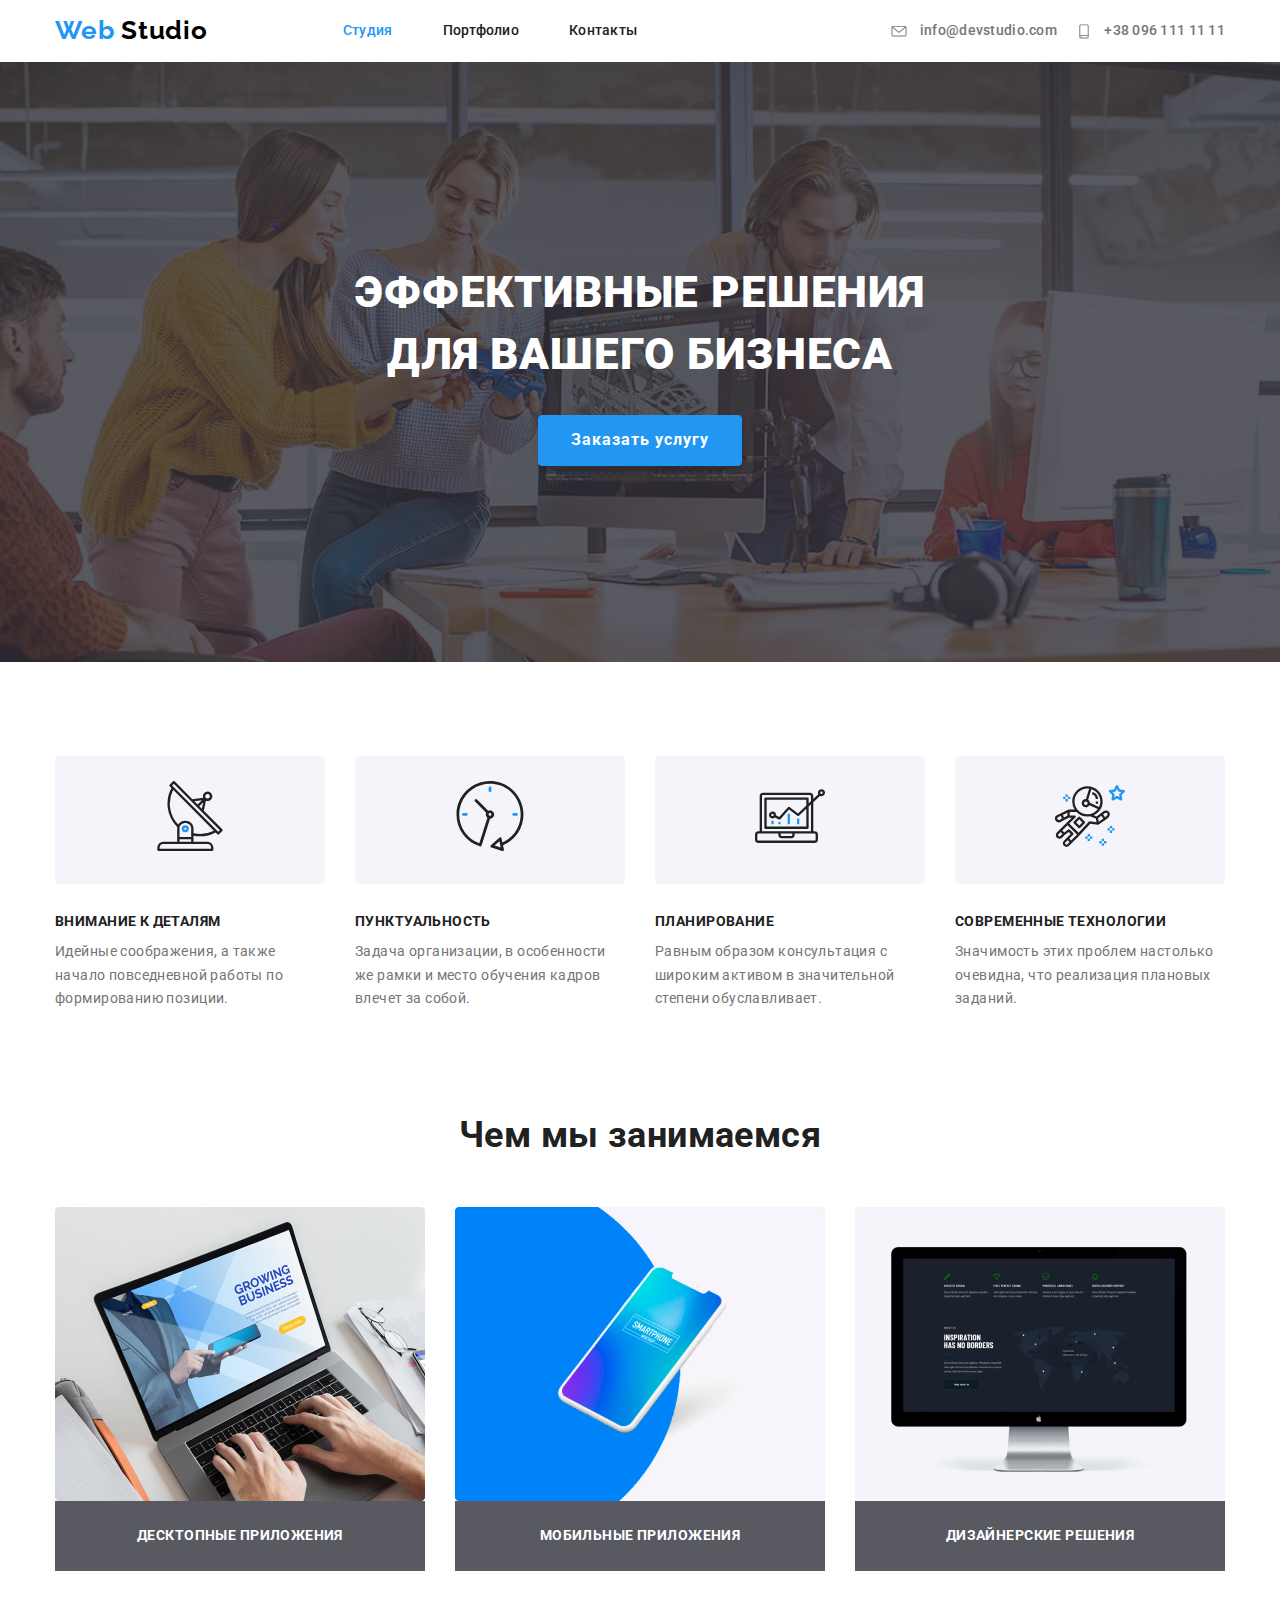
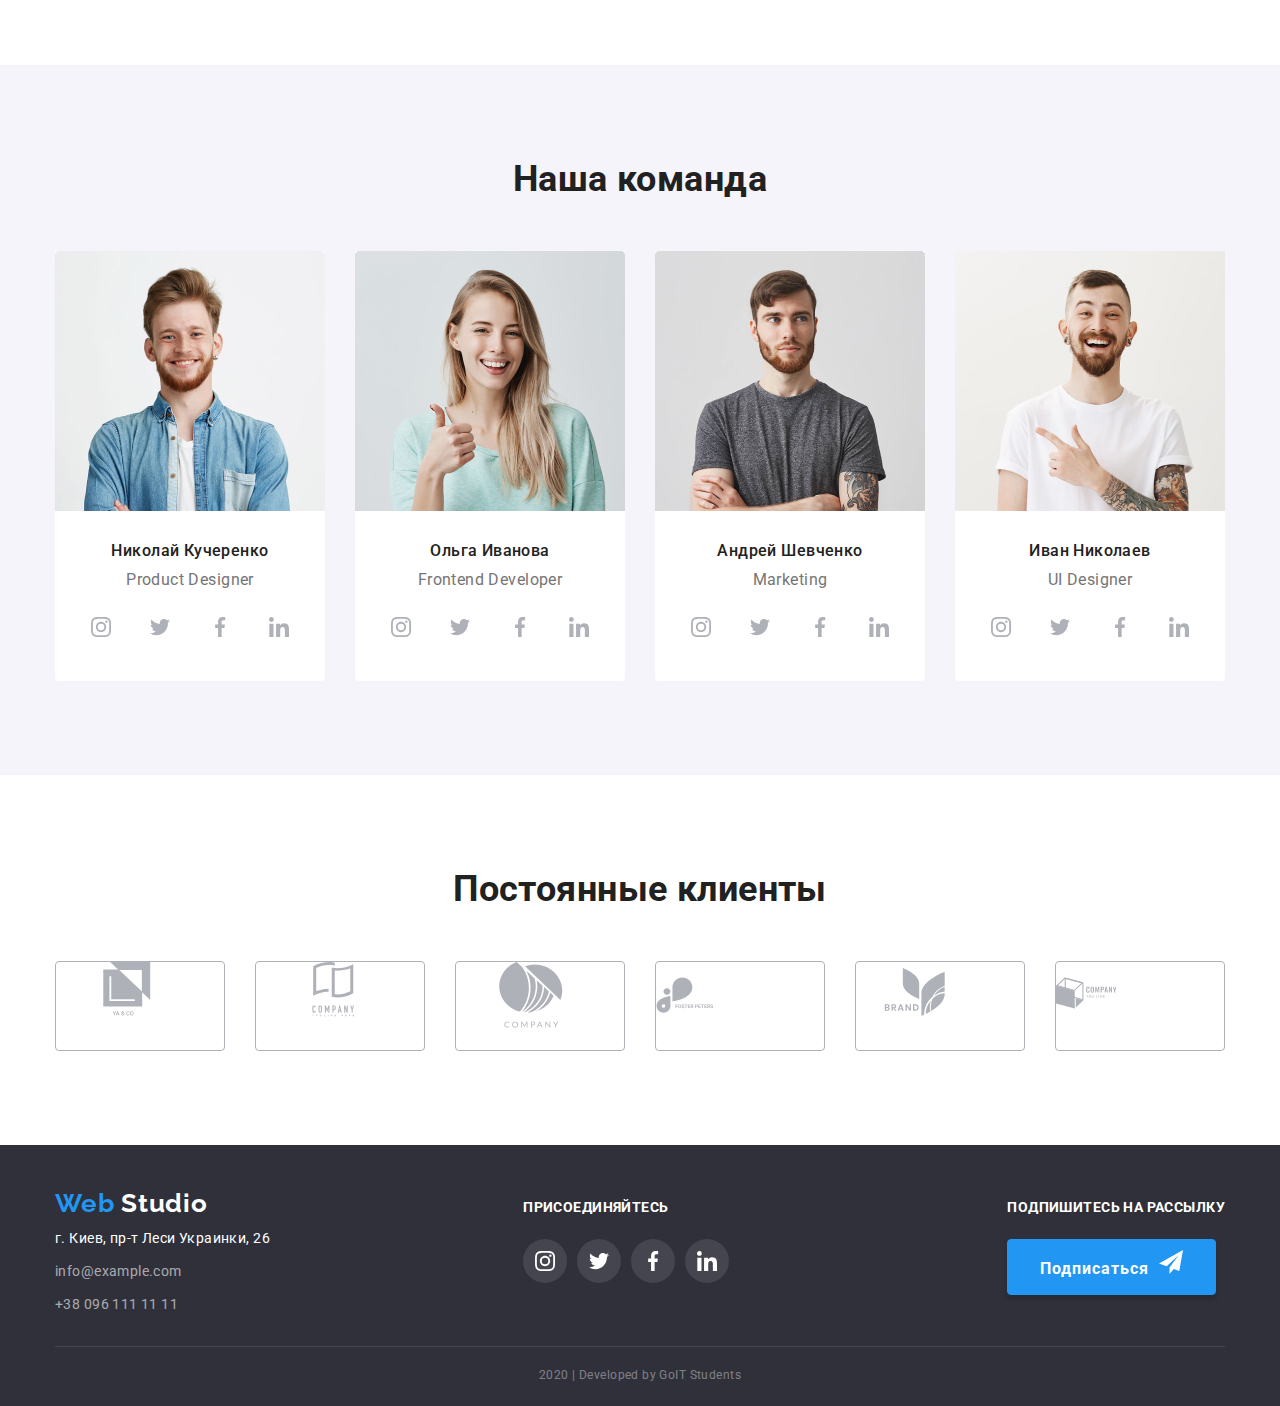
==== index.html @ c3d76958 "cloned from the 4th homework" ====
<!DOCTYPE html>
<html lang="ru">

<head>
    <meta charset="UTF-8">
    <meta name="viewport" content="width=device-width, initial-scale=1.0">
    <title>Web Studio</title> 
    <link rel="stylesheet" href="https://fonts.googleapis.com/css2?family=Raleway:wght@700&family=Roboto:wght@400;500;700;900&display=swap" />      
    <link rel="stylesheet" href="https://cdnjs.cloudflare.com/ajax/libs/modern-normalize/0.6.0/modern-normalize.min.css">
    <link rel="stylesheet" href="./css/styles.css" />
    
</head>


<body class="home-page">
    <!---the header of the site-->
  
    <header class="header">
    <div class="container">  
         <nav>
            <ul class="menu list">
                <li class="menu-item">
                    <a class="logo" href="/index.html" lang="en"><span class="active">Web</span> <span class="logo-studio">Studio</span> </a>
                </li>
                <li class="menu-item"><a class="menu-link link active" href="./index.html">Студия</a></li>
                <li class="menu-item"><a class="menu-link link" href="./portfolio.html">Портфолио</a></li>
                <li class="menu-item"><a class="menu-link link" href="#">Контакты</a></li>
            </ul>
        </nav>
    
        <ul class="contact list ">
            <li class="contact-item">
                <a class="link" href="mailto:info@devstudio.com">
                    <svg width="16" height="15" class="contact-icon"> 
                        <use href="./images/sprite.svg#icon-envelope"></use>
                      </svg>
                      info@devstudio.com
              </a>
            </li>
            
                        
            <li class="contact-item">
                <a class="link" href="tel:+38-096-111-11-11">
                    <svg width="14" height="14.94" class="contact-icon"> 
                        <use href="./images/sprite.svg#icon-smartphone"></use>
                      </svg>
                    +38 096 111 11 11
                </a>
            </li>
         </ul>
    
    </div>
        
    </header>
    <main>
        <!---hero-->
        <section class="hero ">
         <div class="container">  
        <div class="overlay">
             <div class="hero-content" >
                <h1 class="hero-title">Эффективные решения<br /> для вашего бизнеса</h1>
                <button type="button" class="button button-primary">Заказать услугу </button>
            </div> 
        </div>
        </div>
        </section>
        <!---features-->
        <section class="features">
            <div class="container">
            <h2 class="section-title is-hidden">Features</h2>
            <ul class="section-list list">
                <li class="section-item"> 
                   <div class="features-label">
                    <svg class="features-icon" >
                        <use href="./images/sprite.svg#icon-antenna"></use>
                        </svg>
                   </div>
                     <h3 class="section-subtitle">Внимание к деталям</h3>
                    <p class="features-descriptions">Идейные соображения, а также начало повседневной работы по формированию позиции.</p>
                </li>

                <li class="section-item">
                    <div class="features-label">
                        <svg class="features-icon">
                            <use href="./images/sprite.svg#icon-clock"></use>
                        </svg>
                    </div>
                    <h3 class="section-subtitle">Пунктуальность</h3>
                    <p class="features-descriptions">Задача организации, в особенности же рамки и место обучения кадров влечет за собой.</p>
                </li>

                <li class="section-item">
                    <div class="features-label">
                        <svg  class="features-icon">
                            <use href="./images/sprite.svg#icon-diagram_1"></use>
                        </svg>
                    </div>
                     <h3 class="section-subtitle">Планирование</h3>
                    <p class="features-descriptions">Равным образом консультация с широким активом в значительной степени обуславливает.</p>
                </li>
                <li class="section-item">
                    <div class="features-label">
                        <svg class="features-icon">
                            <use href="./images/sprite.svg#icon-astronaut"></use>
                        </svg>
                    </div>
                     <h3 class="section-subtitle">Современные технологии</h3>
                    <p class="features-descriptions">Значимость этих проблем настолько очевидна, что реализация плановых заданий.</p>
                </li>
            </ul>
        </div>
        </section>

        <!---what we do / work sphere-->
        <section class="products">
            <div class="container">          
                <h2 class="section-title">Чем мы занимаемся</h2>
                    <ul class="section-list list">
                        <li class="section-item">
                            <div >
                                <a class="link" href="#">
                                <img src="./images/laptop.jpg" alt="комп" width="370" />
                                <h3 class="section-subtitle">Десктопные приложения</h3>
                                </a>
                            </div>
                                
                        </li>
                        <li class="section-item">
                            <a class="link" href="#">
                                <img src="./images/mobile.jpg" alt="телефон" width="370" />
                                <h3 class="section-subtitle">Мобильные приложения</h3>
                            </a>
                        </li>
                        <li class="section-item">
                            <a class="link" href="#">
                                <img src="./images/monitor.jpg" alt="дизайн" width="370" />
                                <h3 class="section-subtitle">Дизайнерские решения</h3>
                            </a>
                        </li>
                </ul>
            </div>
        </section>

        <!---team -->
        <section class="team">
            <div class="container">          
            <h2 class="section-title">Наша команда</h2>
            <ul class="section-list list">
                <li class="section-item">
                     <img src="./images/John_Smith.jpg" alt="Николай Кучеренко" width="270" />
                     <div class="team-card">
                        <p class="team-text name">Николай Кучеренко</p>
                        <p class="team-text job">Product Designer</p>
                        <ul class="social">
                            <li class="list">
                                <a class="social-link" aria-label="Instagram">
                                    <svg class="social-icon" >
                                        <use href=./images/sprite.svg#icon-instagram ></use> 
                                    </svg>
                                </a>
                            </li>
                            <li class="list">
                                <a class="social-link" aria-label="Twitter">
                                    <svg class="social-icon">
                                        <use href=./images/sprite.svg#icon-twitter></use> 
                                    </svg>
                                </a>
                            </li>
                            <li class="list">
                                <a class="social-link" aria-label="Facebook">
                                    <svg class="social-icon">
                                        <use href=./images/sprite.svg#icon-facebook></use> 
                                    </svg>
                                </a>
                            </li>
                            <li class="list">
                                <a class="social-link" aria-label="Linkedin">
                                    <svg class="social-icon">
                                        <use href=./images/sprite.svg#icon-linkedin></use> 
                                    </svg>
                                </a>
                            </li>
                         </ul>
                     </div>
                </li>
            
                <li class="section-item">
                    <img src="./images/Marta_Stewart.jpg" alt="Ольга Иванова" width="270" />
                    <div class="team-card">
                        <p class="team-text name">Ольга Иванова</p>
                         <p class="team-text job">Frontend Developer</p>
                        <ul class="social">
                            <li class="list">
                                <a class="social-link" aria-label="Instagram">
                                    <svg class="social-icon" >
                                        <use href=./images/sprite.svg#icon-instagram ></use> 
                                    </svg>
                                </a>
                            </li>
                            <li class="list">
                                <a class="social-link" aria-label="Twitter">
                                    <svg class="social-icon">
                                        <use href=./images/sprite.svg#icon-twitter></use> 
                                    </svg>
                                </a>
                            </li>
                            <li class="list">
                                <a class="social-link" aria-label="Facebook">
                                    <svg class="social-icon">
                                        <use href=./images/sprite.svg#icon-facebook></use> 
                                    </svg>
                                </a>
                            </li>
                            <li class="list">
                                <a class="social-link" aria-label="Linkedin">
                                    <svg class="social-icon">
                                        <use href=./images/sprite.svg#icon-linkedin></use> 
                                    </svg>
                                </a>
                            </li>
                         </ul>
                    </div>
                </li>
            
                <li class="section-item">
                    <img src="./images/Robert_Jakis.jpg" alt="Андрей Шевченко" width="270" />
                    <div class="team-card">
                        <p class="team-text name">Андрей Шевченко</p>
                        <p class="team-text job">Marketing</p>
                        <ul class="social">
                            <li class="list">
                                <a class="social-link" aria-label="Instagram">
                                    <svg class="social-icon" >
                                        <use href=./images/sprite.svg#icon-instagram ></use> 
                                    </svg>
                                </a>
                            </li>
                            <li class="list">
                                <a class="social-link" aria-label="Twitter">
                                    <svg class="social-icon">
                                        <use href=./images/sprite.svg#icon-twitter></use> 
                                    </svg>
                                </a>
                            </li>
                            <li class="list">
                                <a class="social-link" aria-label="Facebook">
                                    <svg class="social-icon">
                                        <use href=./images/sprite.svg#icon-facebook></use> 
                                    </svg>
                                </a>
                            </li>
                            <li class="list">
                                <a class="social-link" aria-label="Linkedin">
                                    <svg class="social-icon">
                                        <use href=./images/sprite.svg#icon-linkedin></use> 
                                    </svg>
                                </a>
                            </li>
                         </ul>
                    </div>
                </li>
                <li class="section-item">
                    <img src="./images/Ivan_Nikolaev.jpg" alt="Иван Николаев" width="270" />
                    <div class="team-card">
                        <p class="team-text name">Иван Николаев</p>
                        <p class="team-text job">UI Designer</p>
                        <ul class="social">
                            <li class="list">
                                <a class="social-link" aria-label="Instagram">
                                    <svg class="social-icon" >
                                        <use href=./images/sprite.svg#icon-instagram ></use> 
                                    </svg>
                                </a>
                            </li>
                            <li class="list">
                                <a class="social-link" aria-label="Twitter">
                                    <svg class="social-icon">
                                        <use href=./images/sprite.svg#icon-twitter></use> 
                                    </svg>
                                </a>
                            </li>
                            <li class="list">
                                <a class="social-link" aria-label="Facebook">
                                    <svg class="social-icon">
                                        <use href=./images/sprite.svg#icon-facebook></use> 
                                    </svg>
                                </a>
                            </li>
                            <li class="list">
                                <a class="social-link" aria-label="Linkedin">
                                    <svg class="social-icon">
                                        <use href=./images/sprite.svg#icon-linkedin></use> 
                                    </svg>
                                </a>
                            </li>
                         </ul>
                </div>
                </li>
            </ul>
        </div>
        </section>

        <!--permanent clients-->
        <section class="clients">
            <div class="container">          
                <h2 class="section-title">Постоянные клиенты</h2>
                <ul class="section-list list">
                     <li class="section-item">
                        <a class="clients-list" href="#" aria-label="Permanent client 1 for the company"> 
                            <svg class="clients-icon" width="44.27" height="49.23">
                                <use href=./images/sprite.svg#icon-Client_1></use> 
                            </svg>
                         </a>
                    </li>
                    <li class="section-item">
                        <a class="clients-list" href="#" aria-label="Permanent client 2 for the company"> 
                            <svg class="clients-icon" width="40" height="52">
                                <use href=./images/sprite.svg#icon-Client_2></use> 
                            </svg>
                         </a>
                    </li>
                    <li class="section-item">
                        <a class="clients-list" href="#" aria-label="Permanent client 3 for the company"> 
                            <svg class="clients-icon" width="41" height="42.6">
                                <use href=./images/sprite.svg#icon-Client_3></use> 
                            </svg>
                         </a>
                    </li>
                    <li class="section-item">
                        <a class="clients-list" href="#" aria-label="Permanent client 4 for the company"> 
                            <svg class="clients-icon" width="79.66" height="42.02">
                                <use href=./images/sprite.svg#icon-Client_4></use> 
                            </svg>
                         </a>
                    </li>
                    <li class="section-item">
                        <a class="clients-list" href="#" aria-label="Permanent client 5 for the company"> 
                            <svg class="clients-icon" width="59" height="47">
                                <use href=./images/sprite.svg#icon-Client_5></use> 
                            </svg>
                         </a>
                    </li>
                    <li class="section-item">
                        <a class="clients-list" href="#" aria-label="Permanent client 6 for the company"> 
                            <svg class="clients-icon" width="88.48" height="45.44">
                                <use href=./images/sprite.svg#icon-Client_6></use> 
                            </svg>
                         </a>
                    </li>
                </ul>
            </div>
        </section>
    
    </main>
   
    <!---footer-->
    <footer class="footer ">
        <div class="container">
      
        <div class="footer-content">
            <div class="footer-info">
            <a class="logo link" href="./index.html"><span class="active">Web</span> <span class="logo-studio">Studio</span> </a>
            <!---address-->
            <address class="address">
                <ul class="address-list list">
                    <li class="address-item">г. Киев, пр-т Леси Украинки, 26</li>
                    <li class="address-item"> <a class="link" href="mailto:info@example.com">info@example.com</a>
                    </li>                    
                    <li class="address-item"><a class="link" href="tel:+38-096-111-11-11">+38 096 111 11 11</a></li>
                </ul>  
            </address>
         </div>
                <!---social networks-->
         <div class= "footer-list">
            <b class="footer-subtitle">присоединяйтесь</b>
            <ul class="social">
                <li class="list">
                    <a class="social-link" aria-label="Instagram">
                        <svg class="social-icon" >
                            <use href=./images/sprite.svg#icon-instagram ></use> 
                        </svg>
                    </a>
                </li>
                <li class="list">
                    <a class="social-link" aria-label="Twitter">
                        <svg class="social-icon">
                            <use href=./images/sprite.svg#icon-twitter></use> 
                        </svg>
                    </a>
                </li>
                <li class="list">
                    <a class="social-link" aria-label="Facebook">
                        <svg class="social-icon">
                            <use href=./images/sprite.svg#icon-facebook></use> 
                        </svg>
                    </a>
                </li>
                <li class="list">
                    <a class="social-link" aria-label="Linkedin">
                        <svg class="social-icon">
                            <use href=./images/sprite.svg#icon-linkedin></use> 
                        </svg>
                    </a>
                </li>
             </ul>
         </div>         
     
        <!---subscription-->
        <div class="footer-list">
                <b class="footer-subtitle">Подпишитесь на рассылку</b>
                <button type="button" class="button button-primary">Подписаться</button>
        </div>
               
        </div>

        <p class="footer-copyright">2020 | Developed by GoIT Students </p>
    </div>
    </footer>
</body>

</html>
---- css/styles.css ----
:root {
    --primary-text-color: #212121;
    --accent-color: #2196F3;
    --title-text-color: #ffffff; 
    --primary-background-color: #ffffff; 
    --secondary-text-color: #757575;
    --secondary-background-color: #F5F4FA;
    --additional-link-color: #AFB1B8;
}

.home-page {

    color: var(--primary-text-color); 
    font-family: "Roboto", sans-serif;
    font-weight: 400;
    font-size: 14px;
    line-height: 1.7;
    letter-spacing: 0.03em;
}


   
.container {
    /* outline: solid tomato;     */
    margin: 0 auto;
    padding: 0 15px;
    width: 1200px;
}
/* 
img {
    display: block;
    max-width: 100%;
    height: auto;
}   */

.list {
    list-style: none;
    padding: 0;
    margin: 0;
    
}
/* .item:not( :last-child) {
    margin-right: 30px;
/* } */

.link {
    text-decoration: none;
    color: var(--primary-text-color );
} 


.header .container {
    display: flex;
    align-items: center;
    justify-content: space-between;

    /* height: 80px; */

    font-weight: 500;
    line-height: 1.14;
    letter-spacing: 0.02em; 
    /* margin-bottom: 0; */

} 


.menu,
.contact {
    display: flex;
    margin-left: auto;
} 

/*header logo*/
.logo { 
    /* margin-right: 85px; */
    text-decoration: none;
    
    color: #000000;
    font-family: 'Raleway', sans-serif;
    font-weight: 700;
    font-size: 26px;
    line-height: 1.2;
    letter-spacing: 0.03em;
}
/* 
.logo .logo-web {
    color: var(--accent-color);
   } */
.logo-studio:hover,
.logo-studio:focus {
    color: #000000;}

   /* menu */

/* .menu-item:not(:last-child) {
    margin-left: 50px;
} */

.menu-item + .menu-item {
    margin-left: 50px;
}
.menu .menu-item:first-child {
    margin-right: 85px;
    padding-top: 15px;;
}
.menu-link {
    display: block;
    padding-top: 23px;
    padding-bottom: 23px;

}


/* email and address */
/* .menu, */

.contact-item {
    fill: var(--secondary-text-color); 

}
.contact-item .link{
    color: var(--secondary-text-color);
    padding-top: 24px;
    padding-bottom: 24px;
    line-height: 1.14;

}
 .contact-item:not(:last-child) {
     margin-right: 20px;
 }
 .contact-icon {
     vertical-align: bottom;
     margin-right: 10px;   
 }  
.contact-item:hover, 
.contact-item:focus {
    fill:  var(--accent-color);
}

 .active {
    color: var(--accent-color);
}
 /* .link {
    text-decoration: none;
} 
  */

/* Styles for the main page of html */
/* Hero section */

.hero  {
    background-color: var(--secondary-text-color);

}
.hero .container {
    margin: 0;
    width: 100%;
    padding: 0;
}
.overlay {
    padding-top: 200px;
    padding-bottom: 200px;  
    height: 600px;
    background-image: linear-gradient( to right, 
    rgba(47, 48, 58, 0.8),
    rgba(47, 48, 58, 0.8)
    ),
    url(../images/Header\ img\ \(1\).jpg);

    background-repeat: no-repeat;
    background-position: center;
    background-size: cover;
    
}

/* hero title */
.hero-content {
    text-align: center;
    color: var(--title-text-color);
    letter-spacing: 0.06em;


}
.hero-title {
    margin-top: 0;
    margin-bottom: 30px;
    
    font-weight: 900;
    font-size: 44px;
    line-height: 1.4;
    text-transform: uppercase;
}
    
/* button */
.button {
     font-size: 16px;
     display: inline-block;
}

.button-primary {

    border: 1px solid var(--accent-color);
    padding: 10px 32px;
    
    color: var(--title-text-color);
    background-color: var(--accent-color);
    box-shadow: 0px 4px 4px rgba(0, 0, 0, 0.15);
    border-radius: 4px;
    
    font-weight: 700;
    font-size: 16px;
    line-height: 1.8;
    letter-spacing: 0.06em;
}
.button:hover,
.button:focus {
    color: var(--title-text-color);
    background-color: var(--accent-color);
}

/* .section {
    padding-top: 94px;
    padding-bottom: 94px;
} */
.section-title {
    margin-top: 0px;
    margin-bottom: 50px;

    font-weight: 700;
    font-size: 36px;
    line-height: 1.16;
    text-align: center;
}
.section-subtitle {
    margin: 0;
    padding: 0;
    
    font-weight: 700;
    font-size: 14px;
    line-height: 1.14;
    text-transform: uppercase;

}

.section-list {
    display: flex;
}

.section-item:not(:last-child) {
    margin-right: 30px;
}

/* features */

.features .container {
    padding-top: 94px;
    padding-bottom: 94px;
}

.is-hidden {
    display: none;

}
.features-label {
    padding: 25px 100px;
    margin-bottom: 30px;
 

     background-color: var(--secondary-background-color);
     border-radius: 4px;
}   
.features-icon {
    width: 70px;
    height: 70px;
}
/* .features-list, {
    display: flex;
    margin: 0;
    padding: 0;
} */
/* .features .section-item::before {
    content: "";
    display:inline-block;
    width: 270px;
    height: 120px;
    background-repeat: no-repeat;
    background-position: center;
    background-color: var(--secondary-background-color);
    border-radius: 4px;
    margin-bottom: 30px;

}
.features .section-item:nth-child(1)::before {
    background-image: url(../images/antenna_1.svg);
}
.features .section-item:nth-child(2)::before {
    background-image: url(../images/clock_1.svg);
}
.features .section-item:nth-child(3)::before {
    background-image: url(../images/diagram_1.svg);
}
.features .section-item:nth-child(4)::before {
    background-image: url(../images/astronaut_1.svg);
} */

/* .features .image {
   padding: 25px 100px;
   margin-bottom: 30px;

    background: var(--secondary-background-color);
    border-radius: 4px;
} */
  
.features-descriptions {
    margin: 10px 0 10px 0;
    color: var(--secondary-text-color);
}

/* products example */
/* .product-list {
    display: flex;
    margin: 0;
    padding: 0;
} */
.products .container {
    padding-bottom: 94px;
}

.products .section-subtitle {
    padding: 27px 0;
    background-color: rgba(47, 48, 58, 0.8);
    color: var(--title-text-color);
    text-align: center;

}
.products img, 
.team img {
    display: block;
    max-width: 100%;
    height: auto; 

}

/* team list */
.team {
    background-color: var(--secondary-background-color);
}
.team .container {
    padding-top: 94px;
    padding-bottom: 94px;
}
.team .section-item {

    background: var(--title-text-color);
    border-radius: 0px 0px 4px 4px;
    width: 270px;

}
.team-card {
    padding: 30px 24px 32px 24px;
} 
.team-card:hover,
.team-card:focus {
box-shadow: 0px 2px 1px rgba(0, 0, 0, 0.2), 0px 1px 1px rgba(0, 0, 0, 0.14), 0px 1px 3px rgba(0, 0, 0, 0.12);
}
.team-text {
    margin-top: 0;
    font-size: 16px;
    line-height: 1.2;
    text-align: center;
}

.name {
    /* margin-top: 30px; */
    margin-bottom: 10px;
    font-weight: 500;
}
.job {
    margin-bottom: 16px;
    color: var(--secondary-text-color);
 }

 .social {
     display: flex;
     padding: 0px;
     justify-content: space-between;
 }

 .social .list:not(:last-child) {
    margin-right: 10px;
}
.social-link {
    display: inline-flex;
    padding: 0;
    align-items: center;
    justify-content: center;
    border-radius: 50%;
    width: 44px;
    height: 44px;
    text-decoration: none;
    border: none;
    background: rgba(255, 255, 255, 0.1);
    
    
    
}
/* .social-link {
background-color: rgba(255, 255, 255, 0.1);
} */
.social-icon {
    width: 20px;
    height: 20px;
    fill: var(--additional-link-color);

}
.social-link:hover .social-icon,
.social-link:focus .social-icon {
    fill: var(--title-text-color);
} 

.social-link:hover,
.social-link:focus   {
    background-color: var(--accent-color);
} 


.clients .container {
    padding-top: 94px;
    padding-bottom: 94px;
}

.clients-list {
    display: block;
    box-sizing: border-box;
    border: 1px solid var(--additional-link-color);
    border-radius: 4px;
    width: 170px;
    height: 90px;
    text-align: center;
    justify-content: center;
  
}
    

.clients-icon {
        fill: var(--additional-link-color);
         /* margin-top: 20px; */
          width: 100%;
         height: 100%;  
         /* vertical-align: baseline; */
}
.clients-list:hover .clients-icon,
.clients-list:focus .clients-icon {
    fill: var(--accent-color);
}

.clients-list:hover,
.clients-list:focus {
    border-color: var(--accent-color);
}
/* .client_5 {
    width: 59px;
     height: 47px;
} */
/* .client_6 {
    width: 88.48px;
     height: 45.44px;
}  */



/* .clients .image {
    padding-top: 20px;
} */
/* .clients-icon {
    padding: 20px;
    text-align: center;
} */
.link:hover, 
.link:focus {
    color: var(--accent-color);
    cursor: pointer;
} 



/* footer */
.footer {
    background-color: #2F303A;
    width: 100%;
}

.footer-content {
    display: flex;
    justify-content: space-between;
    align-items: baseline;
    padding-bottom: 29px;
    /* padding-top: 51px; */
} 
/* .footer-content:first-child {
    padding-top: 39px;

} */
.footer-content .footer-info {
    padding-top: 39px;
    
}
.footer-list {
    padding-top: 51px;

}
/* .footer-info {
    margin-top: 45px;
} */
.footer-info .logo-studio {
    color: var(--title-text-color);
}

/* .footer-info .logo:hover,
.footer-info .logo:focus {
    text-decoration: underline;
}  */
.address-list {
    display: inline-block;
    margin-top: 8px;
    margin-right: 69px; 
    padding: 0;

    font-style: normal;
    color: var(--title-text-color);
}
.address .link {
    color: rgba(255, 255, 255, 0.6);
}

.address-item:not(:last-child) {
    margin-bottom: 9px;
}
/* .footer-list {
    margin-top: 57px;
 } */
.footer-subtitle {
    display: block;
    margin-bottom: 20px;

    font-weight: 700;
    text-transform: uppercase;
    color: var(--title-text-color);
}
.footer-list:not(:last-child) {
    margin-right: 94px;
}
.footer .social {
    margin: 0px;
}
.footer .social-icon {
    fill: var(--title-text-color)
}
.footer-list .button-primary::after {
    display: inline-block;
    content: "";
    width: 24px;
    height: 24px;
    margin-left: 10px;
    background-image: url(../images/icon_send.svg);

  } 

.footer-copyright {
    display: block;
    margin-top: 0;
    margin-bottom: 0;
    padding-top: 16px;
    padding-bottom: 19px;

    font-size: 12px;
    line-height: 2;
    text-align: center;
    color: rgba(255, 255, 255, 0.4);
    border-top: 1px solid rgba(255, 255, 255, 0.1);
}



/* Styles for Portfolio */

.portfolio-page {
    font-family: "Roboto", sans-serif;
    font-weight: 400;
    font-size: 14px;
    line-height: 1.7;
    letter-spacing: 0.03em;
}
.portfolio {
    border-top: 1px solid #ECECEC;

}
.portfolio .container {

    padding-top: 94px;
    padding-bottom: 94px;
    color: var(--primary-text-color);

    font-size: 16px;
   
}


/* .filters {
    padding-right:  0px;
    padding-left: 0px;
} */
/* .filters-items + .filters-items:not(:last-child) {
margin-right: 8px;
} */
.filters-items {
    display: inline-block;
    margin: 0 4px;

}
/* .filters-items:not(:last-child) {
    margin-right: 8px;
} */

.filters-list {
    text-align: center;
    margin-bottom: 50px;
    padding: 0;
}

.button-secondary {
    border-color: transparent;
    padding: 6px 22px;
    background: var(--secondary-background-color);
    border-radius: 4px;
    list-style: none;
    /* margin-left: auto;
    margin-right:auto; */


    font-weight: 500;
    line-height: 1.6;
    text-align: center;
    letter-spacing: 0.03em;
    
    color: var(--primary-text-color);
 

}

/* .filters .list {
 
    font-weight: 500;
    font-size: 16px;
    line-height: 1.6;
    text-align: center;
    letter-spacing: 0.03em;
} */

/* .projects .list:hover,
.projects .list:focus {
    color: var(--title-text-color);
    background-color: var(--accent-color);
} */
.works {
    display: flex;
    flex-wrap: wrap;

}

.works-item {
    width: 370px; 
    /* width: calc(100%-60px) / 3; 398*/
    margin-right: 30px;
    margin-bottom: 30px;
    border-top-left-radius: 5px;
    border-top-right-radius: 5px;
    overflow: hidden;
    

    font-weight: 700;
    font-size: 18px;
    line-height: 2;
    letter-spacing: 0.06em;

}



.works-item:nth-child(3n) {
    margin-right: 0;
}

.works-item:nth-last-child(-n + 3) {
    margin-bottom: 0;
}
.works-image {
    display: block;
    max-width: 100%;
    height: auto; 
}
.works .list {
    display: block;
    }
.works-content {
    padding: 20px 24px;
    border-bottom: 1px solid #EEEEEE;
    border-right: 1px solid #EEEEEE;
    border-left: 1px solid #EEEEEE;
    border-bottom-right-radius: 5px;
    border-bottom-left-radius: 5px;
    box-sizing: border-box;
    background: var(--title-text-color);
    font-size: inherit;
}

.works-title {
    margin-bottom: 4px;
    margin-top: 0;

    font-weight: 700;
    font-size: inherit;

    line-height: 2;
    letter-spacing: 0.06em;

}
.works-type {
    margin-bottom: 0;
    margin-top: 0;
    
    font-size: 16px;
    line-height: 1.87;
    color: var(--secondary-text-color);

}
.works-description {
    font-size: inherit;

    line-height: 1.55;
    color: var(--title-text-color);
}
.works-item:hover,
.works-item:focus {
    box-shadow: 1px 4px 6px rgba(0, 0, 0, 0.16), 0px 4px 4px rgba(0, 0, 0, 0.06), 0px 1px 1px rgba(0, 0, 0, 0.12);}
/* .example .title {
    color: var(--primary-text-color);

    font-weight: 700;
    font-size: 18px;
    line-height: 2;
    letter-spacing: 0.06em;
}

.example .type {
    color: var(--secondary-text-color);
    
    font-weight: 400;
    font-size: 16px;
    line-height: 1.9;
    letter-spacing: 0.03em;
} 
.example .text {
    color: var(--title-text-color);
    background-color: var(--secondary-background-color);


    font-weight: 400;
    font-size: 18px;
    line-height: 1.6;
    letter-spacing: 0.03em;
} */
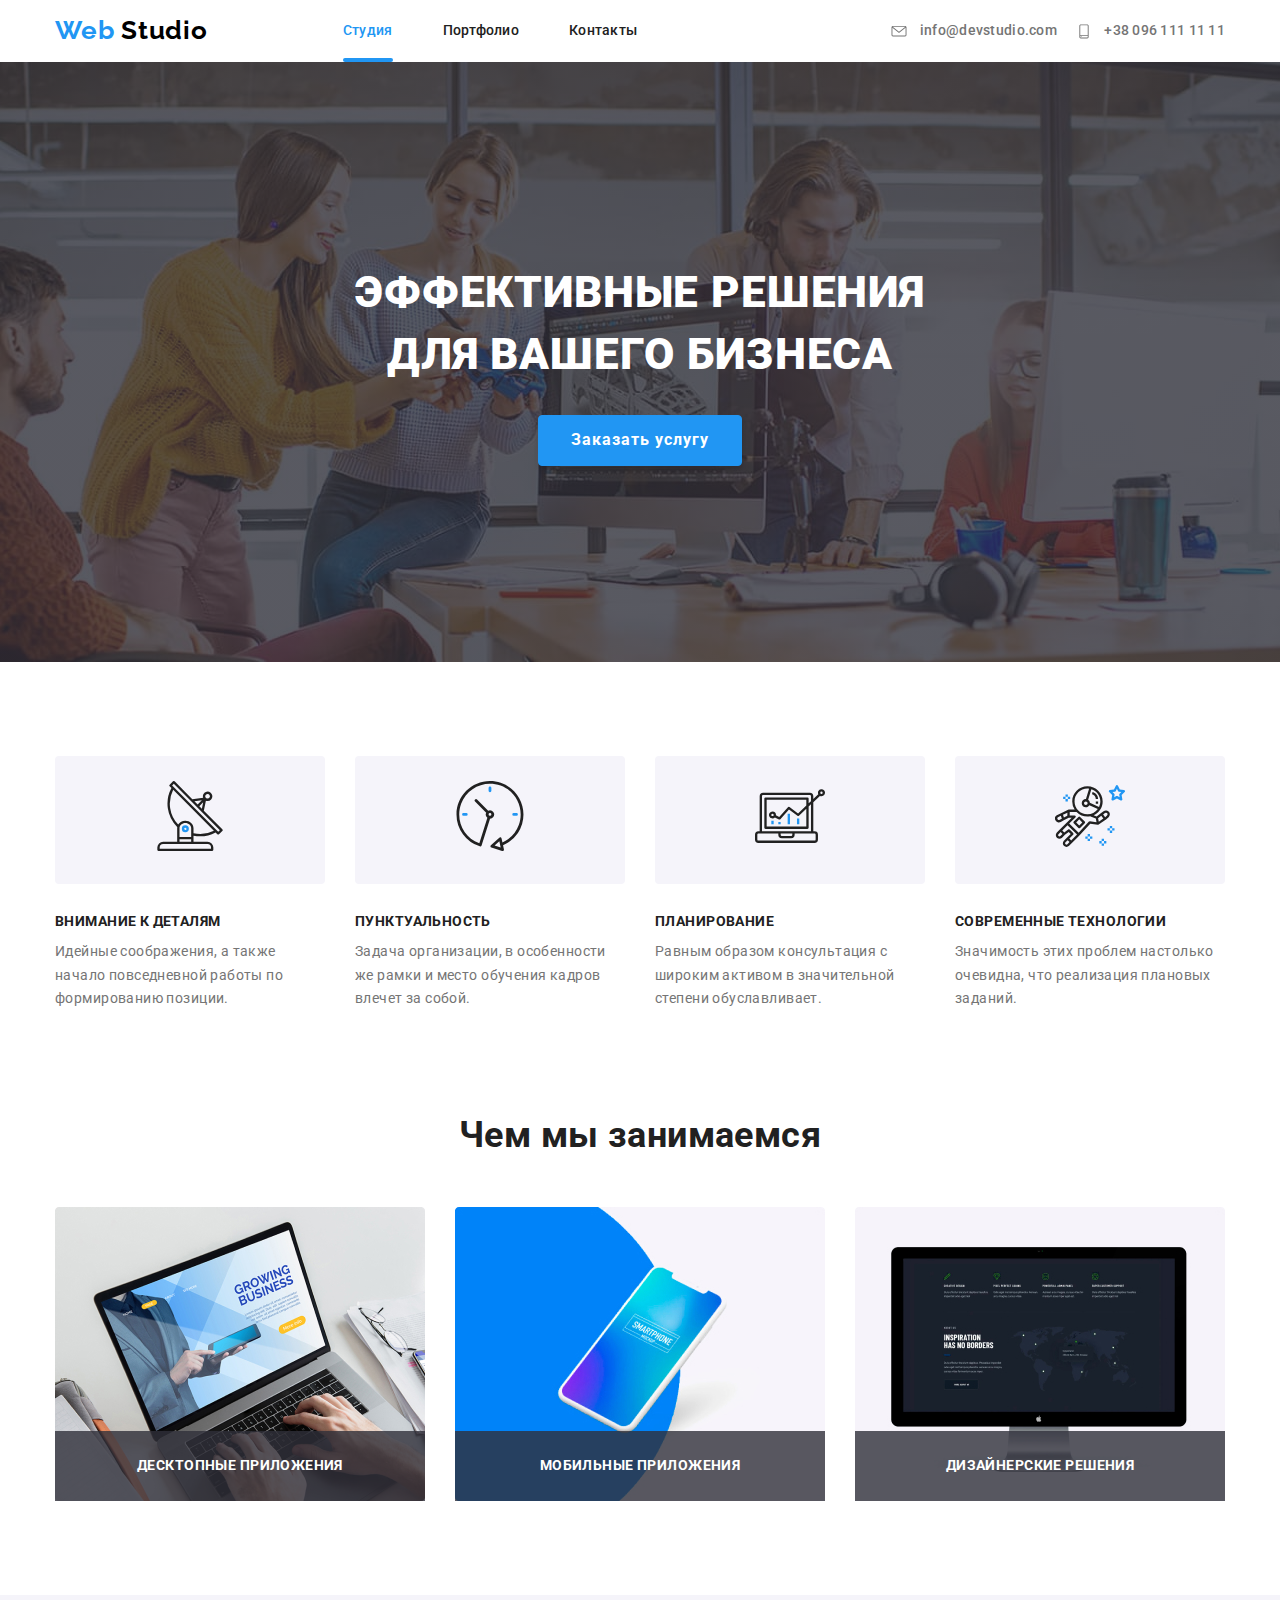
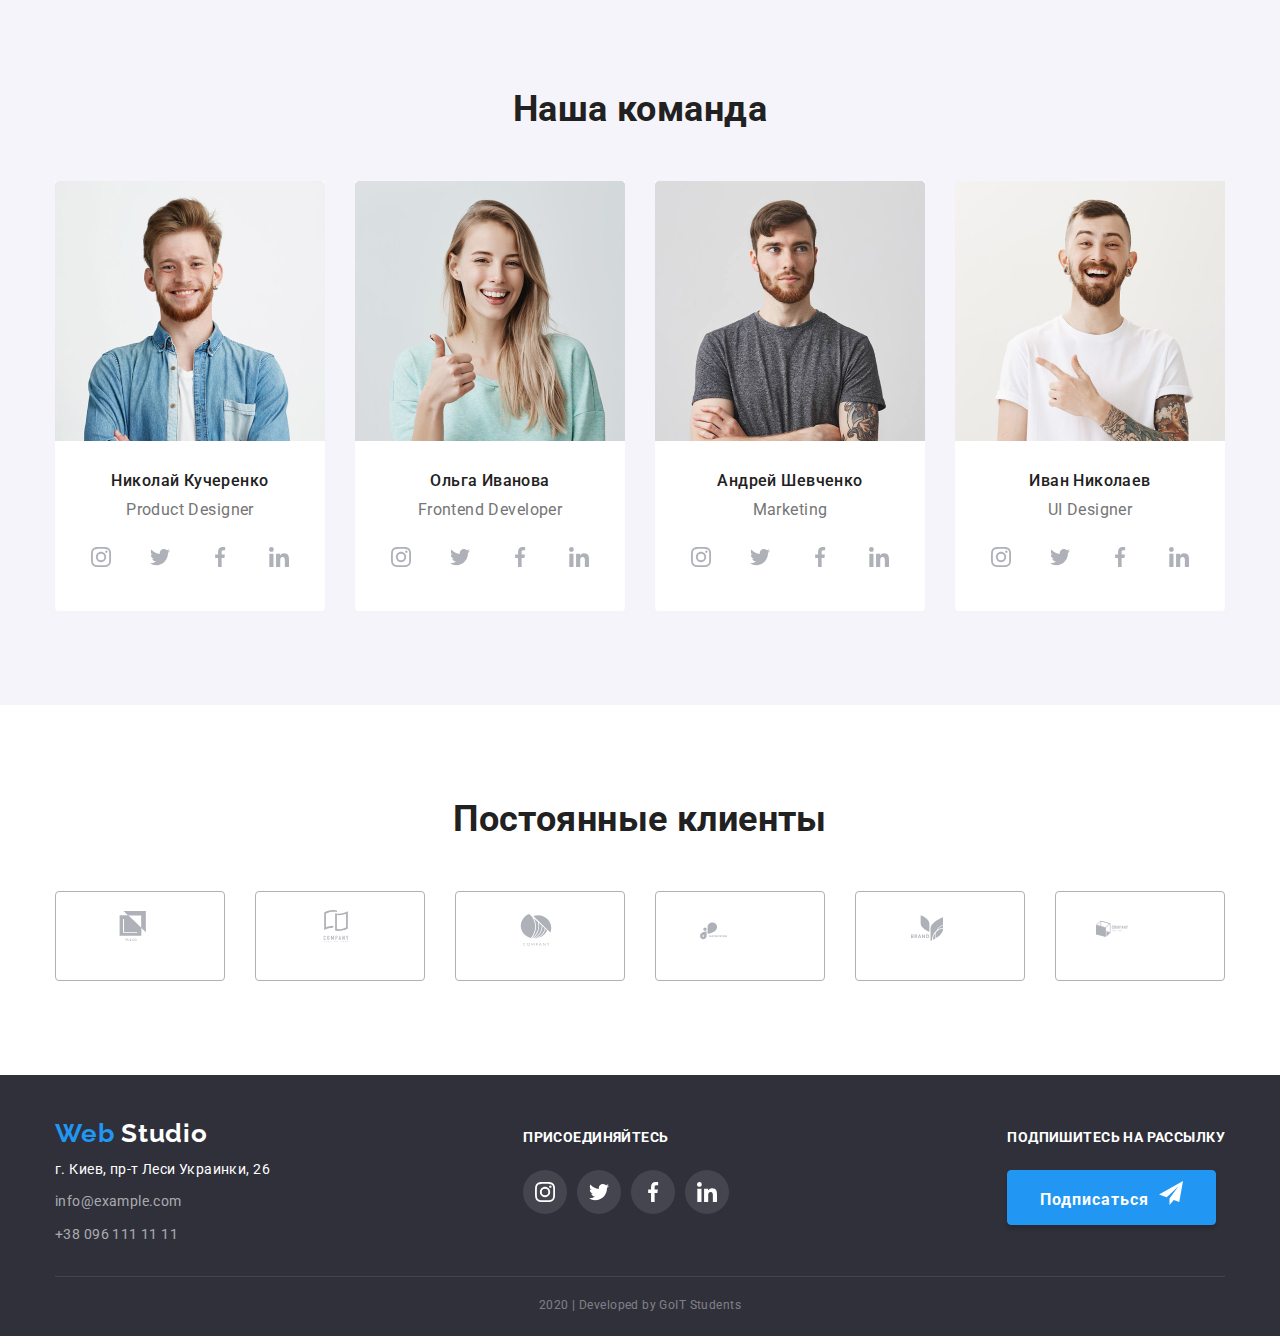
==== commit ee156fdf: "menu-list (underline)  / products (positioning)" ====
--- a/index.html
+++ b/index.html
@@ -20,7 +20,7 @@
          <nav>
             <ul class="menu list">
                 <li class="menu-item">
-                    <a class="logo" href="/index.html" lang="en"><span class="active">Web</span> <span class="logo-studio">Studio</span> </a>
+                    <a class="logo" href="/index.html" lang="en"><span class="logo-web">Web</span> <span class="logo-studio">Studio</span> </a>
                 </li>
                 <li class="menu-item"><a class="menu-link link active" href="./index.html">Студия</a></li>
                 <li class="menu-item"><a class="menu-link link" href="./portfolio.html">Портфолио</a></li>
@@ -117,25 +117,29 @@
                 <h2 class="section-title">Чем мы занимаемся</h2>
                     <ul class="section-list list">
                         <li class="section-item">
-                            <div >
+                            <div class="products-thumb">
                                 <a class="link" href="#">
-                                <img src="./images/laptop.jpg" alt="комп" width="370" />
-                                <h3 class="section-subtitle">Десктопные приложения</h3>
+                                    <img src="./images/laptop.jpg" alt="комп" width="370" />
+                                    <h3 class="section-subtitle">Десктопные приложения</h3>
                                 </a>
                             </div>
                                 
                         </li>
                         <li class="section-item">
-                            <a class="link" href="#">
-                                <img src="./images/mobile.jpg" alt="телефон" width="370" />
-                                <h3 class="section-subtitle">Мобильные приложения</h3>
-                            </a>
+                            <div class="products-thumb">
+                                <a class="link" href="#">
+                                    <img src="./images/mobile.jpg" alt="телефон" width="370" />
+                                    <h3 class="section-subtitle">Мобильные приложения</h3>
+                                </a>
+                            </div>
                         </li>
                         <li class="section-item">
-                            <a class="link" href="#">
-                                <img src="./images/monitor.jpg" alt="дизайн" width="370" />
-                                <h3 class="section-subtitle">Дизайнерские решения</h3>
-                            </a>
+                            <div class="products-thumb">
+                                <a class="link" href="#">
+                                    <img src="./images/monitor.jpg" alt="дизайн" width="370" />
+                                    <h3 class="section-subtitle">Дизайнерские решения</h3>
+                                </a>
+                            </div>
                         </li>
                 </ul>
             </div>
@@ -359,7 +363,7 @@
       
         <div class="footer-content">
             <div class="footer-info">
-            <a class="logo link" href="./index.html"><span class="active">Web</span> <span class="logo-studio">Studio</span> </a>
+            <a class="logo link" href="./index.html"><span class="logo-web">Web</span> <span class="logo-studio">Studio</span> </a>
             <!---address-->
             <address class="address">
                 <ul class="address-list list">
--- a/css/styles.css
+++ b/css/styles.css
@@ -7,6 +7,8 @@
     --secondary-text-color: #757575;
     --secondary-background-color: #F5F4FA;
     --additional-link-color: #AFB1B8;
+    --animation-duration: 250ms;
+    --animation-timing-function: cubic-bezier(0.4, 0, 0.2, 1);
 }
 
 .home-page {
@@ -50,6 +52,10 @@
 } 
 
 
+a:hover {
+    cursor: pointer;
+}
+
 .header .container {
     display: flex;
     align-items: center;
@@ -83,10 +89,11 @@
     line-height: 1.2;
     letter-spacing: 0.03em;
 }
-/* 
+
+
 .logo .logo-web {
     color: var(--accent-color);
-   } */
+   } 
 .logo-studio:hover,
 .logo-studio:focus {
     color: #000000;}
@@ -108,6 +115,8 @@
     display: block;
     padding-top: 23px;
     padding-bottom: 23px;
+
+    position: relative;
 
 }
 
@@ -138,9 +147,29 @@
     fill:  var(--accent-color);
 }
 
- .active {
+.active {
     color: var(--accent-color);
 }
+.active::after {
+    content: "";
+    display: inline-block;
+    width: 100%;
+    height: 4px;
+    background-color: var(--accent-color);
+    border-radius: 2px;
+   
+    position: absolute;
+    left: 0;
+    bottom: 0;
+
+    /* transition: opacity 250ms cubic-bezier(0.4, 0, 0.2, 1); */
+
+}
+
+
+
+.menu-link  */
+
  /* .link {
     text-decoration: none;
 } 
@@ -328,17 +357,31 @@
 }
 
 .products .section-subtitle {
+    position: absolute;
+    left: 0;
+    bottom: 0;
+    display: inline-block;
+    width: 100%;
+   
     padding: 27px 0;
     background-color: rgba(47, 48, 58, 0.8);
     color: var(--title-text-color);
     text-align: center;
 
 }
+.products-thumb {
+    position: relative;
+    
+}
+
+
 .products img, 
 .team img {
     display: block;
+    margin: 0;
     max-width: 100%;
     height: auto; 
+
 
 }
 
@@ -431,23 +474,25 @@
 }
 
 .clients-list {
-    display: block;
+    display: flex;
+    align-items: center;
+    justify-content: center;
     box-sizing: border-box;
     border: 1px solid var(--additional-link-color);
     border-radius: 4px;
     width: 170px;
     height: 90px;
-    text-align: center;
-    justify-content: center;
+   
   
 }
-    
+
+
 
 .clients-icon {
         fill: var(--additional-link-color);
          /* margin-top: 20px; */
-          width: 100%;
-         height: 100%;  
+        /* width: 100%;
+         height: 100%;   */ 
          /* vertical-align: baseline; */
 }
 .clients-list:hover .clients-icon,
@@ -477,11 +522,11 @@
     padding: 20px;
     text-align: center;
 } */
-.link:hover, 
+/* .link:hover, 
 .link:focus {
     color: var(--accent-color);
     cursor: pointer;
-} 
+}  */
 
 
 
@@ -685,8 +730,6 @@
     letter-spacing: 0.06em;
 
 }
-
-
 
 .works-item:nth-child(3n) {
     margin-right: 0;
@@ -721,6 +764,7 @@
 
     font-weight: 700;
     font-size: inherit;
+    color: var(--primary-text-color);
 
     line-height: 2;
     letter-spacing: 0.06em;
@@ -735,43 +779,58 @@
     color: var(--secondary-text-color);
 
 }
+.works-thumb {
+    position: relative;
+}
+.works-thumb::before {
+    display: inline-block;
+    content: "";
+    position: absolute;
+
+    width: 100%;
+    height: 100%;
+    background: rgba(33, 150, 243, 0.9);
+    opacity: 0; 
+
+  } 
+.works-item:hover .works-thumb::before,
+.works-item:focus .works-thumb::before {
+  opacity: 1;
+}
+    
 .works-description {
-    font-size: inherit;
+    position: absolute;
+    bottom: 0;
+    left: 0;
+   
+    display: inline-block;
+    padding: 63px 24px;
+    margin: 0;
+    height: 100%;
 
     line-height: 1.55;
     color: var(--title-text-color);
-}
+    opacity: 0; 
+}
+
+    
 .works-item:hover,
 .works-item:focus {
-    box-shadow: 1px 4px 6px rgba(0, 0, 0, 0.16), 0px 4px 4px rgba(0, 0, 0, 0.06), 0px 1px 1px rgba(0, 0, 0, 0.12);}
-/* .example .title {
-    color: var(--primary-text-color);
-
-    font-weight: 700;
-    font-size: 18px;
-    line-height: 2;
-    letter-spacing: 0.06em;
-}
-
-.example .type {
-    color: var(--secondary-text-color);
-    
-    font-weight: 400;
-    font-size: 16px;
-    line-height: 1.9;
-    letter-spacing: 0.03em;
-} 
-.example .text {
-    color: var(--title-text-color);
-    background-color: var(--secondary-background-color);
-
-
-    font-weight: 400;
-    font-size: 18px;
-    line-height: 1.6;
-    letter-spacing: 0.03em;
-} */
-
-
-
-
+    box-shadow: 1px 4px 6px rgba(0, 0, 0, 0.16), 0px 4px 4px rgba(0, 0, 0, 0.06), 0px 1px 1px rgba(0, 0, 0, 0.12);
+
+}
+
+.works-item:hover .works-description,
+.works-item:focus .works-description {
+    opacity: 1;
+
+}
+
+
+
+
+
+   
+
+
+
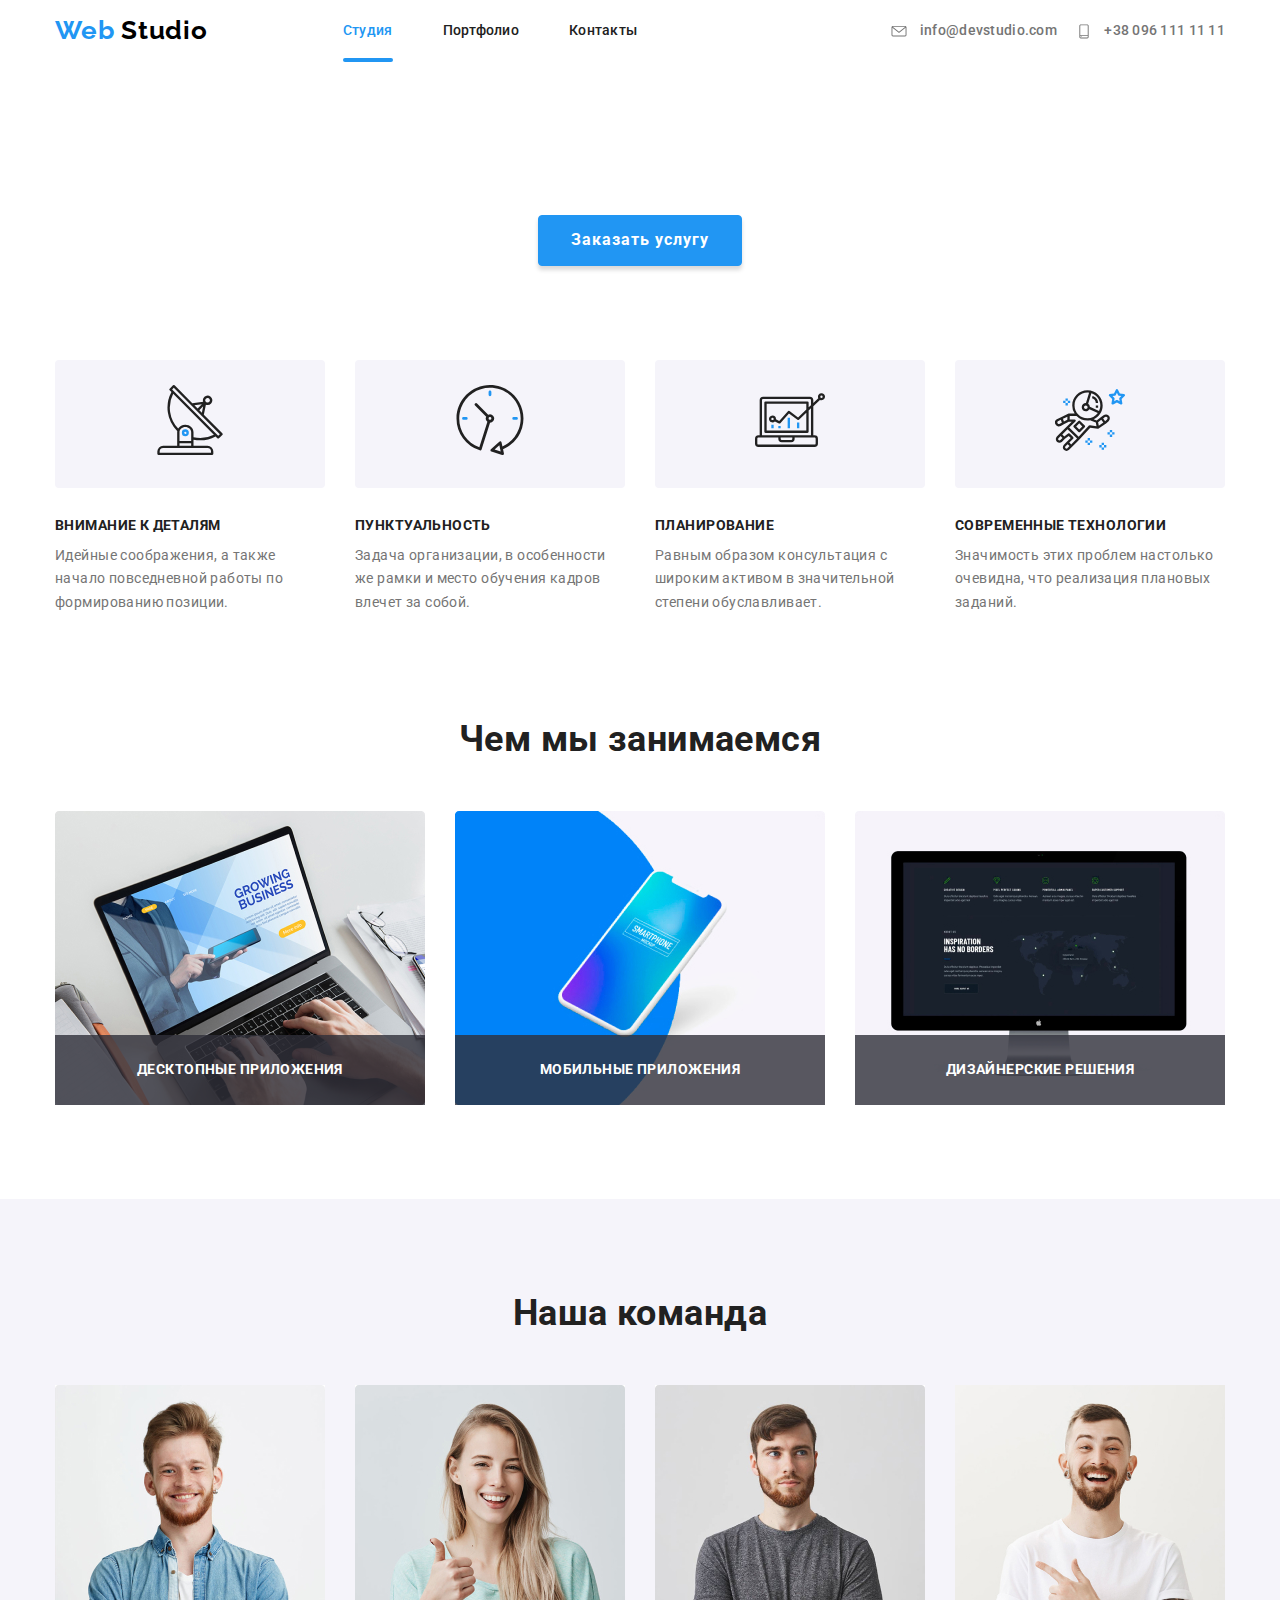
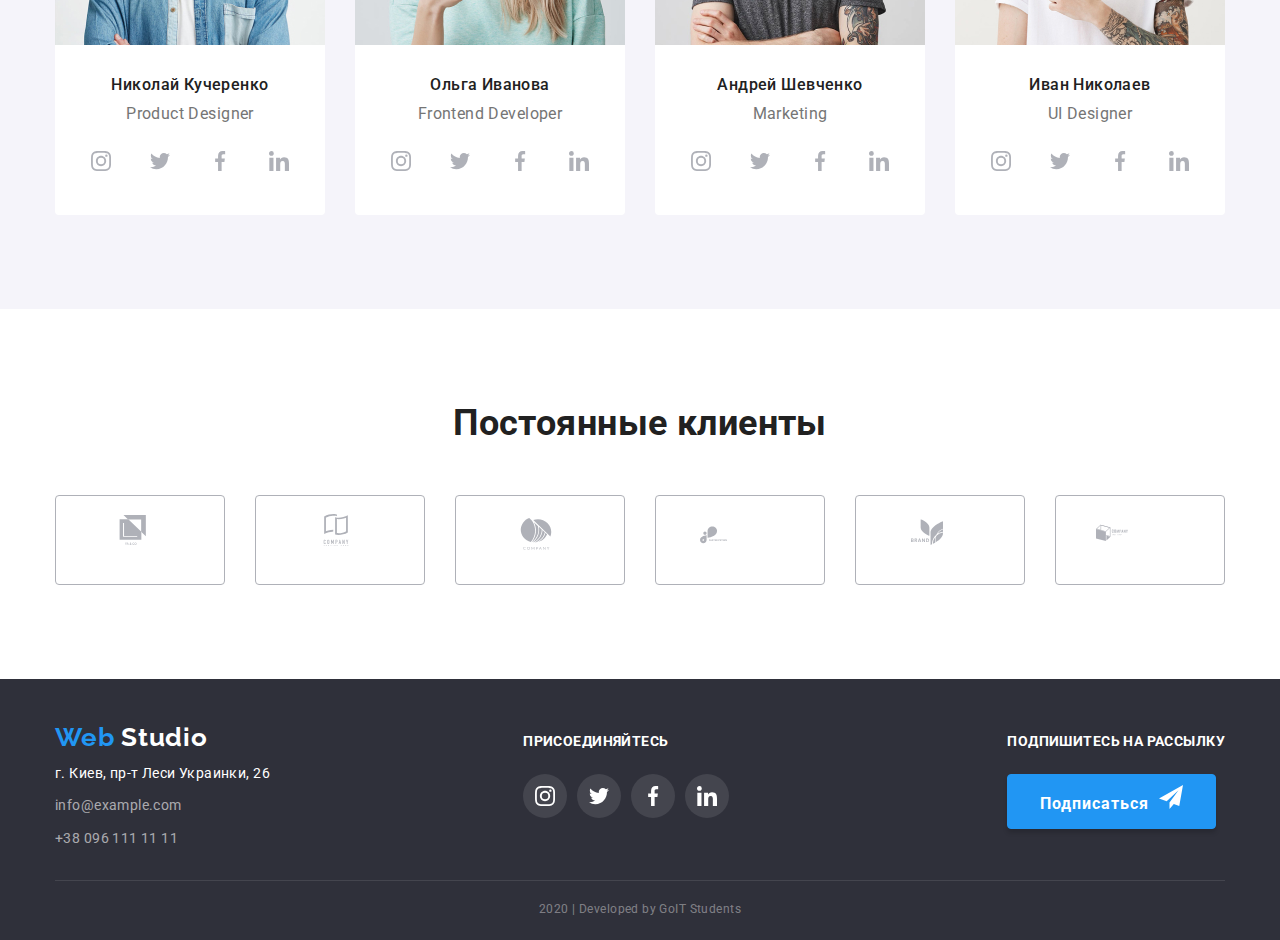
==== commit 174c02f4: "modal" ====
--- a/index.html
+++ b/index.html
@@ -56,7 +56,7 @@
         <!---hero-->
         <section class="hero ">
          <div class="container">  
-        <div class="overlay">
+        <div class="hero-overlay">
              <div class="hero-content" >
                 <h1 class="hero-title">Эффективные решения<br /> для вашего бизнеса</h1>
                 <button type="button" class="button button-primary">Заказать услугу </button>
@@ -64,6 +64,25 @@
         </div>
         </div>
         </section>
+
+<!-- modal window -->
+        <div class="backdrop is-hidden"> 
+            <div class="modal">
+                <h6 class="modal-text"> Оставьте свои данные, мы вам перезвоним</h6>
+                <ul>
+                    <li>Имя</li>
+                    <li>Телефон</li>
+                    <li>Почта</li>
+                    <li>Комментарий</li>
+                </ul>
+                <p>Соглашаюсь с рассылкой и принимаю Условия договора</p>
+                <button>
+                    Отправить
+                </button>
+            </div>
+        </div>
+
+
         <!---features-->
         <section class="features">
             <div class="container">
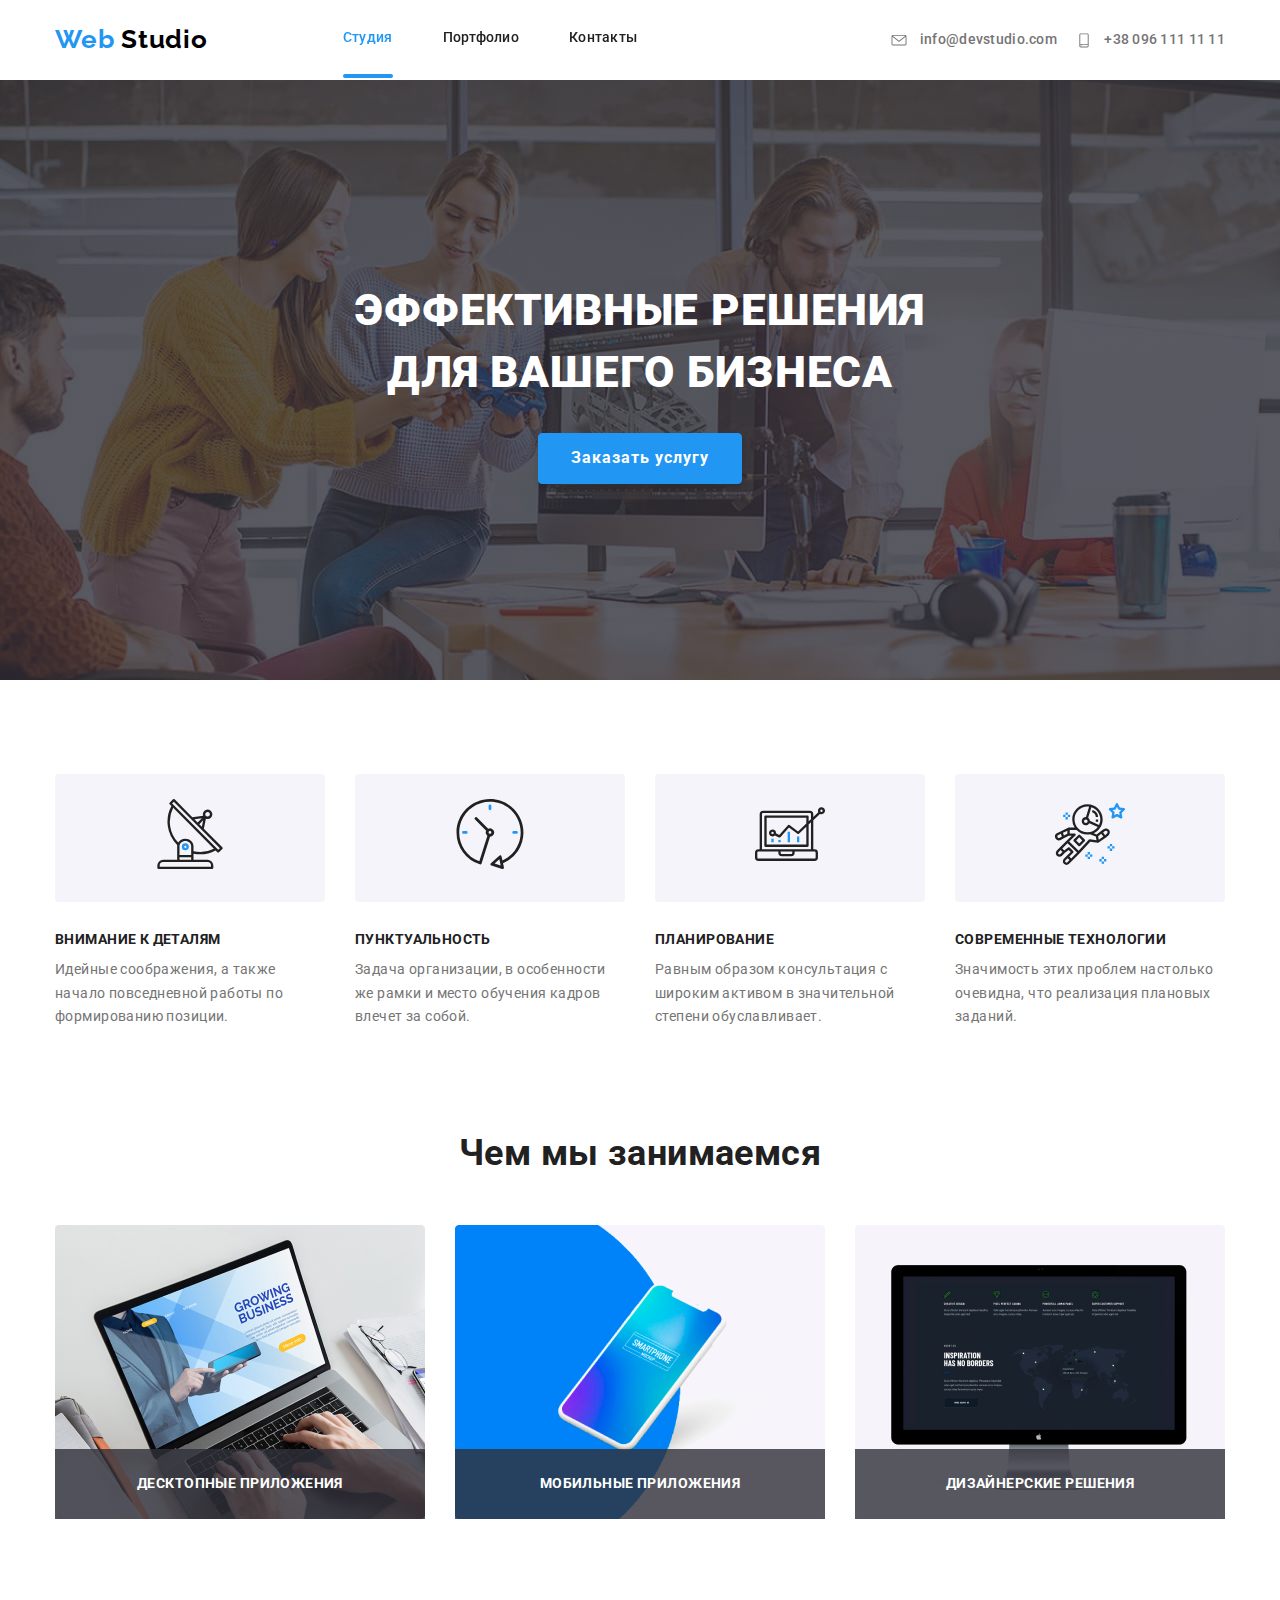
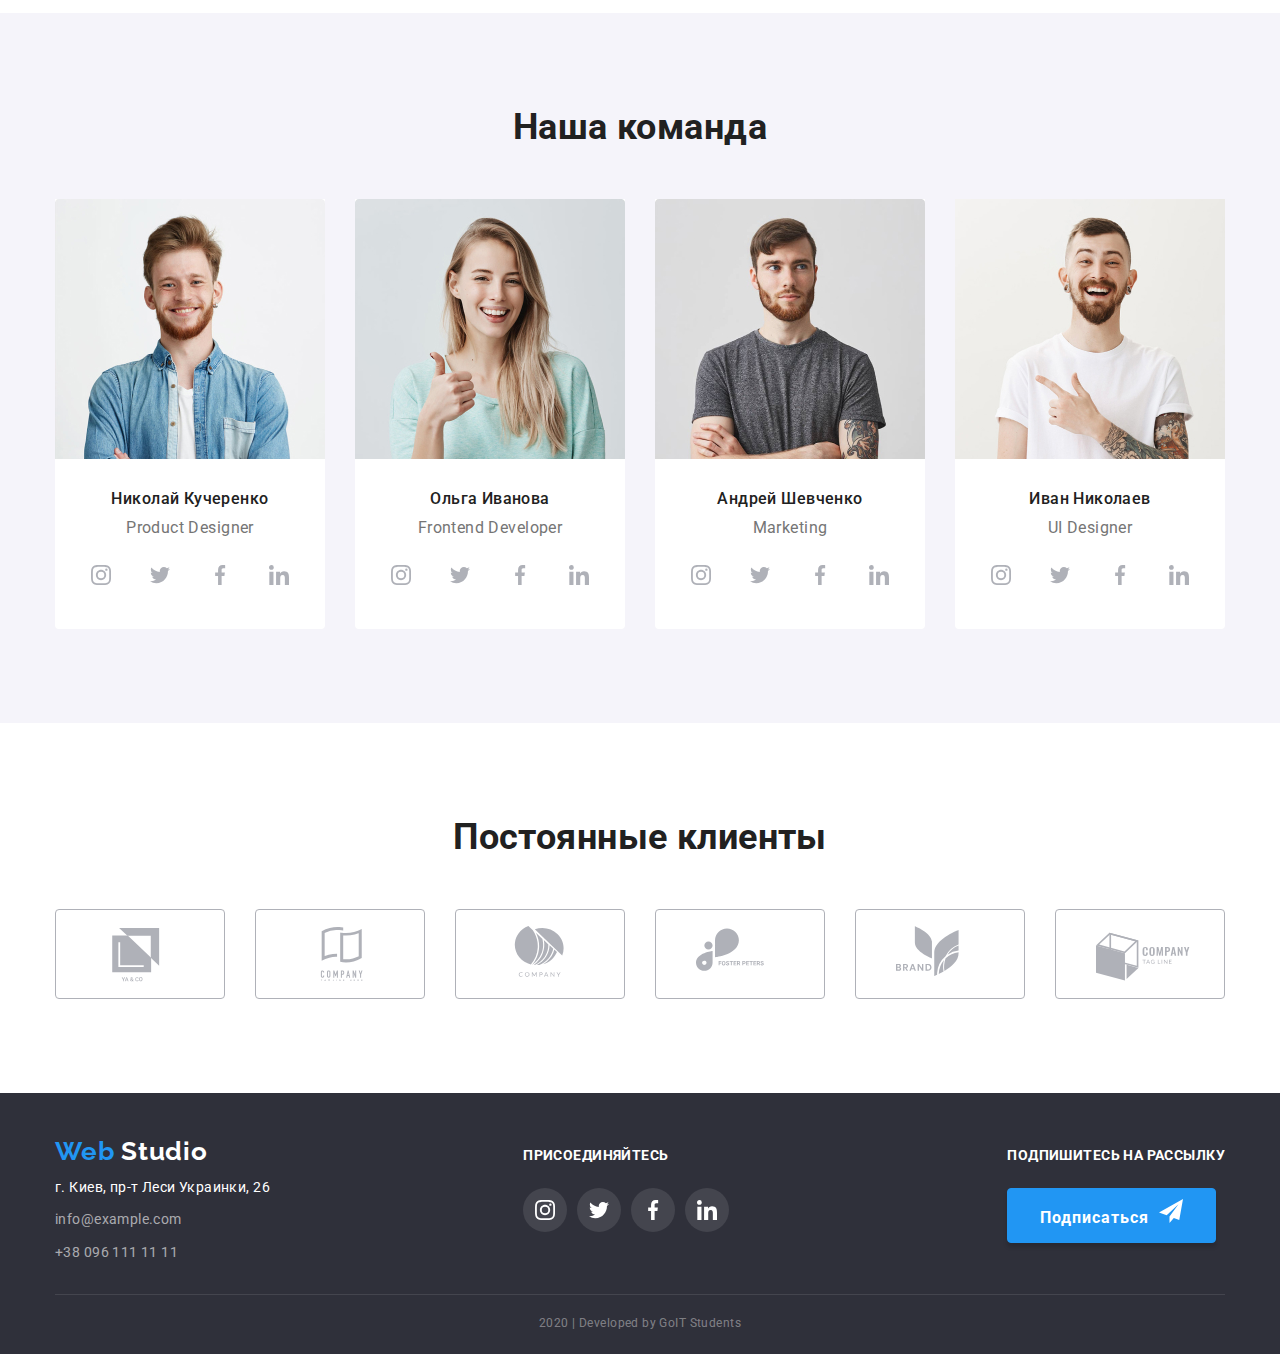
==== commit b2b8641b: "portfolio buttons" ====
--- a/index.html
+++ b/index.html
@@ -22,9 +22,9 @@
                 <li class="menu-item">
                     <a class="logo" href="/index.html" lang="en"><span class="logo-web">Web</span> <span class="logo-studio">Studio</span> </a>
                 </li>
-                <li class="menu-item"><a class="menu-link link active" href="./index.html">Студия</a></li>
-                <li class="menu-item"><a class="menu-link link" href="./portfolio.html">Портфолио</a></li>
-                <li class="menu-item"><a class="menu-link link" href="#">Контакты</a></li>
+                <li class="menu-item"><a class="menu-link active" href="./index.html">Студия</a></li>
+                <li class="menu-item"><a class="menu-link" href="./portfolio.html">Портфолио</a></li>
+                <li class="menu-item"><a class="menu-link" href="#">Контакты</a></li>
             </ul>
         </nav>
     
--- a/css/styles.css
+++ b/css/styles.css
@@ -11,8 +11,13 @@
     --animation-timing-function: cubic-bezier(0.4, 0, 0.2, 1);
 }
 
+
+
 .home-page {
 
+    margin: 0;
+    padding-top: 80px;
+    
     color: var(--primary-text-color); 
     font-family: "Roboto", sans-serif;
     font-weight: 400;
@@ -24,7 +29,7 @@
 
    
 .container {
-    /* outline: solid tomato;     */
+    /* outline: solid tomato;      */
     margin: 0 auto;
     padding: 0 15px;
     width: 1200px;
@@ -48,20 +53,28 @@
 
 .link {
     text-decoration: none;
-    color: var(--primary-text-color );
-} 
-
-
-a:hover {
+    /* color: var(--primary-text-color ); */
+} 
+
+
+ a:hover,
+ button:hover {
     cursor: pointer;
-}
+} 
 
 .header .container {
+    position: fixed;
+    background-color: var(--primary-background-color);
+    top: 0;
+    left: 50%;
+    transform: translate(-50%);
+    z-index: 10;
+
     display: flex;
     align-items: center;
     justify-content: space-between;
 
-    /* height: 80px; */
+     height: 80px; 
 
     font-weight: 500;
     line-height: 1.14;
@@ -80,6 +93,8 @@
 /*header logo*/
 .logo { 
     /* margin-right: 85px; */
+    padding-top: 26px;
+    padding-bottom: 26px;
     text-decoration: none;
     
     color: #000000;
@@ -109,71 +124,120 @@
 }
 .menu .menu-item:first-child {
     margin-right: 85px;
-    padding-top: 15px;;
+    padding-top: 26px;
+    padding-bottom: 26px;
 }
 .menu-link {
+    position: relative;
+
     display: block;
-    padding-top: 23px;
-    padding-bottom: 23px;
-
-    position: relative;
-
-}
-
-
-/* email and address */
-/* .menu, */
-
-.contact-item {
-    fill: var(--secondary-text-color); 
-
-}
-.contact-item .link{
-    color: var(--secondary-text-color);
-    padding-top: 24px;
-    padding-bottom: 24px;
-    line-height: 1.14;
-
-}
- .contact-item:not(:last-child) {
-     margin-right: 20px;
- }
- .contact-icon {
-     vertical-align: bottom;
-     margin-right: 10px;   
- }  
-.contact-item:hover, 
-.contact-item:focus {
-    fill:  var(--accent-color);
-}
-
+    padding-top: 32px;
+    padding-bottom: 32px;
+    color: var(--primary-text-color);
+    text-decoration: none;
+
+
+    transition: color var(--animation-duration) var(--animation-timing-function);
+
+}
+
+.menu-link:hover,
+.menu-link:focus {
+    color: var(--accent-color);
+}
+
+/* blue underline */
 .active {
     color: var(--accent-color);
 }
-.active::after {
+
+/* .active::after,
+.menu-link::after {
+    position: absolute;
+    left: 0;
+    bottom: 0;
+
     content: "";
     display: inline-block;
     width: 100%;
     height: 4px;
     background-color: var(--accent-color);
     border-radius: 2px;
+
    
+    transition: transform var(--animation-duration) var(--animation-timing-function);
+    opacity var(--animation-duration) var(--animation-timing-function);  
+
+ }
+
+.menu-link::after {
+    transform: scaleX(0);
+} 
+.active::after {
+    opacity: 1;
+} 
+
+ .active:hover::after {
+    opacity: 1;
+}  
+ .menu-link:hover::after {
+    transform: scaleX(1);
+/* }  */
+
+.active::after {
     position: absolute;
     left: 0;
     bottom: 0;
 
-    /* transition: opacity 250ms cubic-bezier(0.4, 0, 0.2, 1); */
-
-}
-
-
-
-.menu-link  */
-
- /* .link {
-    text-decoration: none;
-} 
-  */
+    content: "";
+    display: inline-block;
+    width: 100%;
+    height: 4px;
+    background-color: var(--accent-color);
+    border-radius: 2px;
+    
+    /* transition: opacity var(--animation-duration) var(--animation-timing-function),
+    color var(--animation-duration) var(--animation-timing-function); */
+
+ }
+
+ 
+
+/* email and address */
+/* .menu, */
+
+
+
+ .contact-item:not(:last-child) {
+     margin-right: 20px;
+ }
+ .contact-item {
+    fill: var(--secondary-text-color); 
+
+ }
+ .contact-icon {
+    vertical-align: bottom;
+    margin-right: 10px;  
+
+}  
+ .contact-item .link {
+    color: var(--secondary-text-color);
+    padding-top: 24px;
+    padding-bottom: 24px;
+    line-height: 1.14;
+
+    transition: color var(--animation-duration) var(--animation-timing-function),
+    fill var(--animation-duration) var(--animation-timing-function);
+
+}
+
+.contact-item:hover .link, 
+.contact-item:focus .link {
+    color: var(--accent-color);
+    fill:  var(--accent-color);
+}
+
+
 
 /* Styles for the main page of html */
 /* Hero section */
@@ -187,7 +251,7 @@
     width: 100%;
     padding: 0;
 }
-.overlay {
+.hero-overlay {
     padding-top: 200px;
     padding-bottom: 200px;  
     height: 600px;
@@ -242,12 +306,51 @@
     line-height: 1.8;
     letter-spacing: 0.06em;
 }
-.button:hover,
+/* .button:hover,
 .button:focus {
     color: var(--title-text-color);
     background-color: var(--accent-color);
-}
-
+} */
+.backdrop {
+    position: fixed;
+    width: 100%;
+    height: 100%;
+    left: 0;
+    top: 0;
+    z-index: 10;
+
+    background: transparent;
+
+}
+.backdrop.is-hidden {
+    opacity: 0;
+    pointer-events: none;
+}
+
+.modal {
+    position: absolute;
+    top: 50%;
+    left: 50%;
+    /* transform: translate(-50%, -50%); */
+
+    width: 528px;
+    height: 581px;
+    left: 536px;
+    top: 221px;
+
+    background: #FFFFFF;
+    box-shadow: 0px 2px 1px rgba(0, 0, 0, 0.2), 0px 1px 1px rgba(0, 0, 0, 0.14), 0px 1px 3px rgba(0, 0, 0, 0.12);
+border-radius: 4px;
+}
+
+
+.modal-text {
+font-weight: 700;
+font-size: 20px;
+line-height: 23px;
+text-align: center;
+
+}
 /* .section {
     padding-top: 94px;
     padding-bottom: 94px;
@@ -444,9 +547,10 @@
     text-decoration: none;
     border: none;
     background: rgba(255, 255, 255, 0.1);
-    
-    
-    
+
+    transition: fill var(--animation-duration) var(--animation-timing-function),
+    background-color var(--animation-duration) var(--animation-timing-function);
+
 }
 /* .social-link {
 background-color: rgba(255, 255, 255, 0.1);
@@ -482,19 +586,20 @@
     border-radius: 4px;
     width: 170px;
     height: 90px;
-   
-  
+    
+    transition: fill var(--animation-duration) var(--animation-timing-function),
+    border-color var(--animation-duration) var(--animation-timing-function);
+
 }
 
 
 
 .clients-icon {
         fill: var(--additional-link-color);
-         /* margin-top: 20px; */
-        /* width: 100%;
-         height: 100%;   */ 
-         /* vertical-align: baseline; */
-}
+        /* padding-top: 20px; */
+         width: 100%;
+         height: 100%;  
+        }
 .clients-list:hover .clients-icon,
 .clients-list:focus .clients-icon {
     fill: var(--accent-color);
@@ -522,11 +627,12 @@
     padding: 20px;
     text-align: center;
 } */
+
+
 /* .link:hover, 
 .link:focus {
     color: var(--accent-color);
-    cursor: pointer;
-}  */
+}   */
 
 
 
@@ -677,23 +783,28 @@
 .button-secondary {
     border-color: transparent;
     padding: 6px 22px;
-    background: var(--secondary-background-color);
     border-radius: 4px;
     list-style: none;
     /* margin-left: auto;
     margin-right:auto; */
 
+    color: var(--primary-text-color);
+    background-color: var(--secondary-background-color);
 
     font-weight: 500;
     line-height: 1.6;
     text-align: center;
     letter-spacing: 0.03em;
     
-    color: var(--primary-text-color);
- 
-
-}
-
+    transition: color var(--animation-duration) var(--animation-timing-function),
+    background-color var(--animation-duration) var(--animation-timing-function); 
+}
+
+.button-secondary:hover,
+.button-secondary:focus {
+    color: var(--title-text-color);
+    background-color: var(--accent-color);
+}
 /* .filters .list {
  
     font-weight: 500;
@@ -781,23 +892,43 @@
 }
 .works-thumb {
     position: relative;
-}
-.works-thumb::before {
-    display: inline-block;
-    content: "";
+    overflow: hidden;
+
+}
+.works-overlay {
     position: absolute;
+    top: 0;
+    left: 0;
 
     width: 100%;
     height: 100%;
     background: rgba(33, 150, 243, 0.9);
     opacity: 0; 
+    transform: translateY(100%); 
+    
+    transition: transform var(--animation-duration) var(--animation-timing-function),
+    opacity var(--animation-duration) var(--animation-timing-function); 
 
   } 
-.works-item:hover .works-thumb::before,
-.works-item:focus .works-thumb::before {
+.works-item:hover .works-overlay,
+.works-item:focus .works-overlay {
   opacity: 1;
-}
-    
+  transform: translateY(0);
+
+} 
+/* .works-overlay {
+    /* z-index: 1;*/
+    /* display: inline-block;
+    position: absolute;
+    top: 0;
+    left: 0;
+
+    width: 100%;
+    height: 100%;
+    background: rgba(33, 150, 243, 0.9);
+    opacity: 1;
+
+}   */
 .works-description {
     position: absolute;
     bottom: 0;
@@ -810,7 +941,7 @@
 
     line-height: 1.55;
     color: var(--title-text-color);
-    opacity: 0; 
+    /* opacity: 0;  */
 }
 
     
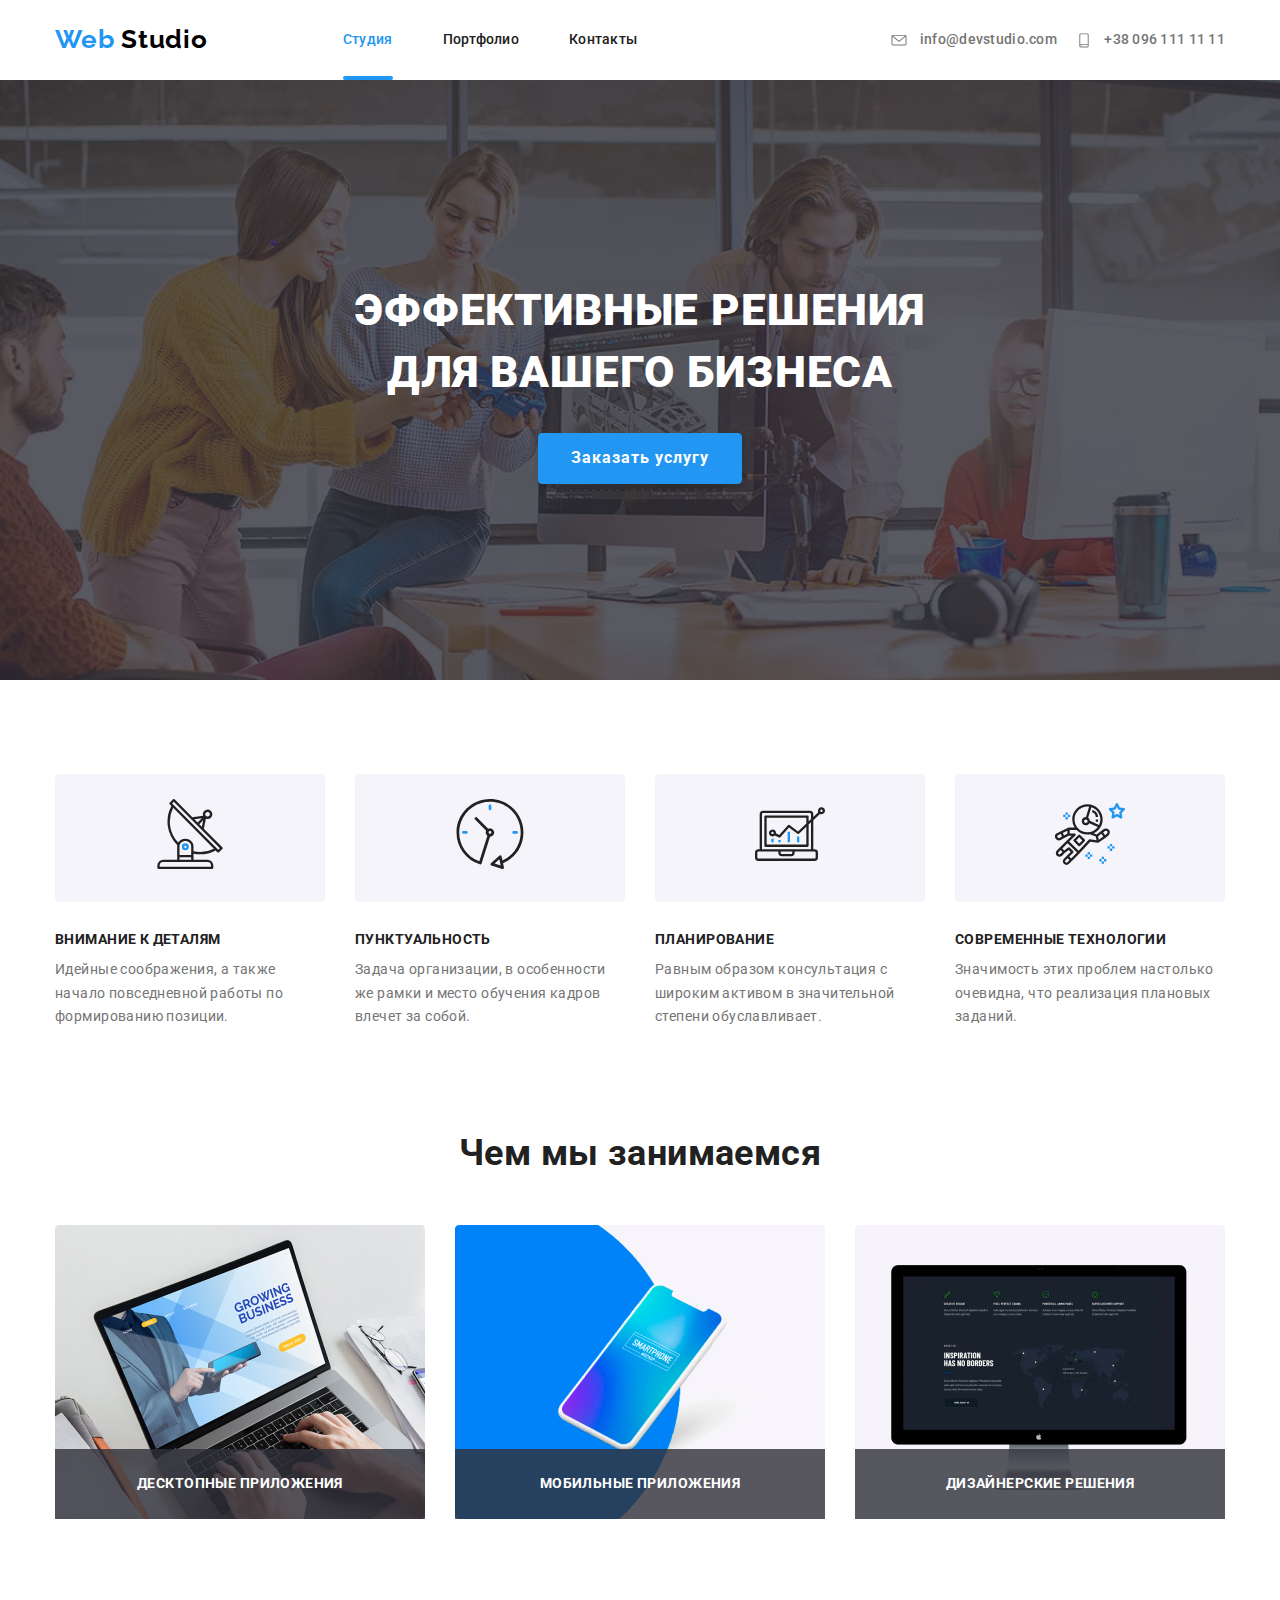
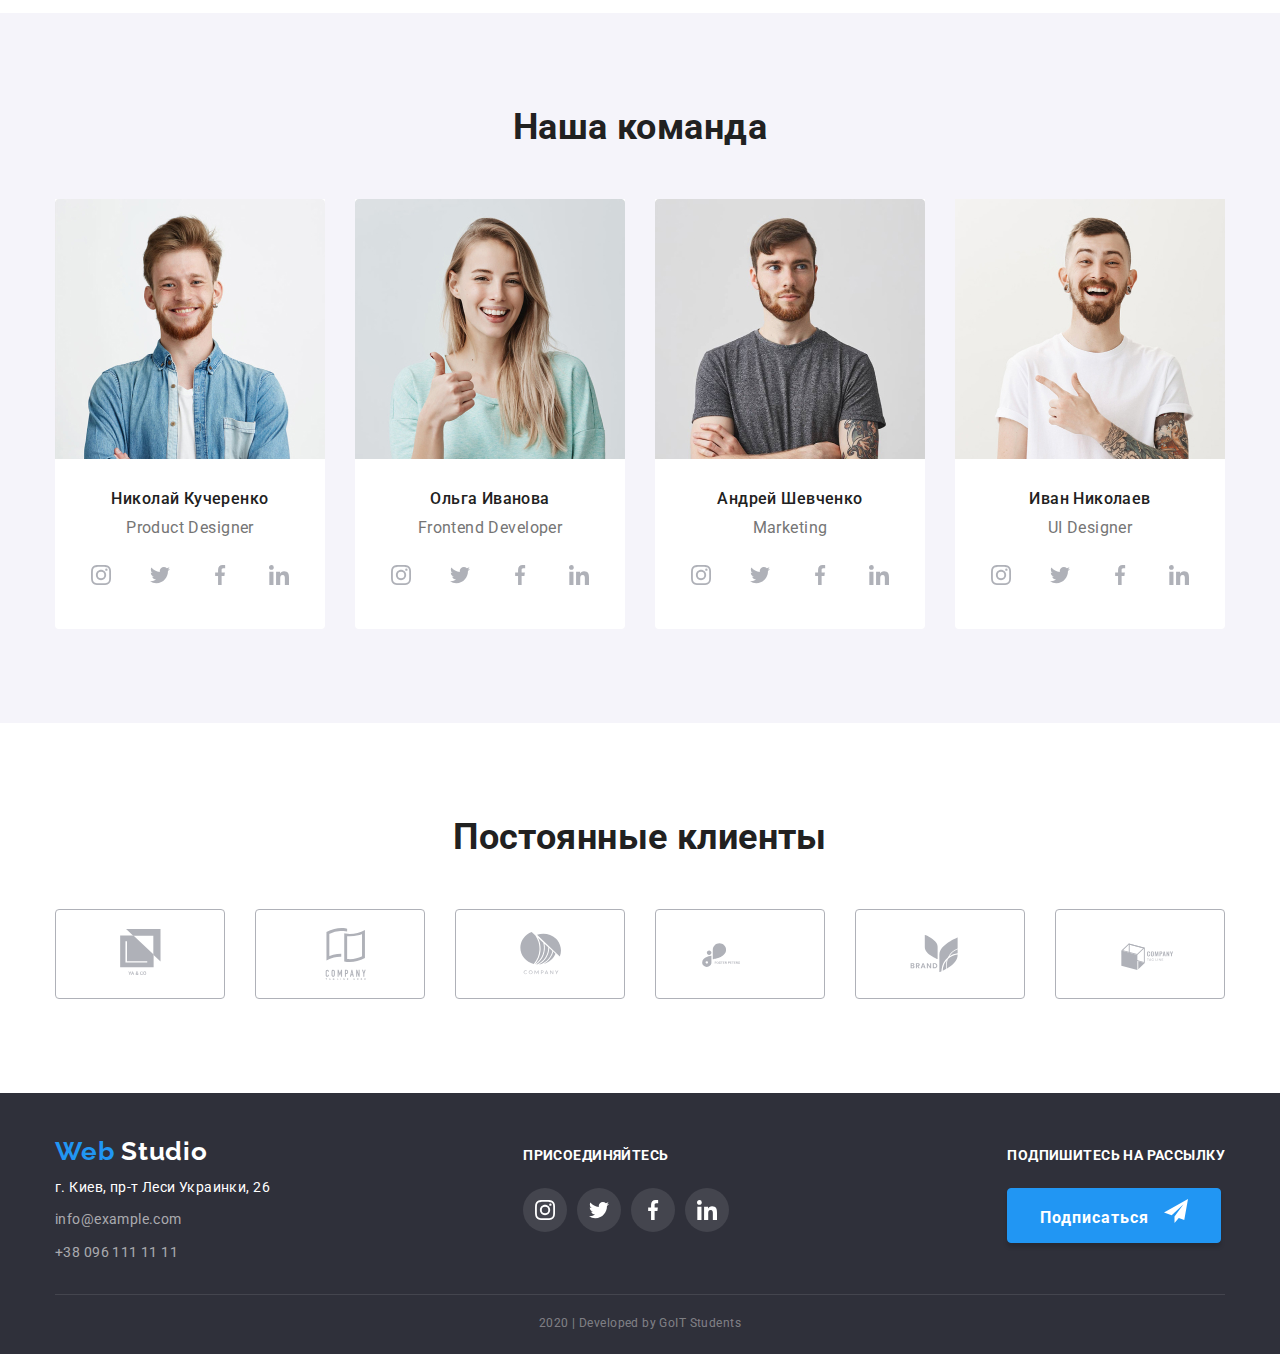
==== commit fcb0d847: "changes after checking" ====
--- a/index.html
+++ b/index.html
@@ -16,7 +16,7 @@
     <!---the header of the site-->
   
     <header class="header">
-    <div class="container">  
+        <div class="container">  
          <nav>
             <ul class="menu list">
                 <li class="menu-item">
@@ -30,7 +30,7 @@
     
         <ul class="contact list ">
             <li class="contact-item">
-                <a class="link" href="mailto:info@devstudio.com">
+                <a class="contact-link" href="mailto:info@devstudio.com">
                     <svg width="16" height="15" class="contact-icon"> 
                         <use href="./images/sprite.svg#icon-envelope"></use>
                       </svg>
@@ -40,28 +40,26 @@
             
                         
             <li class="contact-item">
-                <a class="link" href="tel:+38-096-111-11-11">
+                <a class="contact-link" href="tel:+38-096-111-11-11">
                     <svg width="14" height="14.94" class="contact-icon"> 
                         <use href="./images/sprite.svg#icon-smartphone"></use>
                       </svg>
                     +38 096 111 11 11
                 </a>
             </li>
-         </ul>
+        </ul>
     
     </div>
         
     </header>
     <main>
         <!---hero-->
-        <section class="hero ">
+        <section class="hero hero-overlay">
          <div class="container">  
-        <div class="hero-overlay">
              <div class="hero-content" >
                 <h1 class="hero-title">Эффективные решения<br /> для вашего бизнеса</h1>
                 <button type="button" class="button button-primary">Заказать услугу </button>
             </div> 
-        </div>
         </div>
         </section>
 
@@ -387,9 +385,9 @@
             <address class="address">
                 <ul class="address-list list">
                     <li class="address-item">г. Киев, пр-т Леси Украинки, 26</li>
-                    <li class="address-item"> <a class="link" href="mailto:info@example.com">info@example.com</a>
+                    <li class="address-item"> <a class="address-link" href="mailto:info@example.com">info@example.com</a>
                     </li>                    
-                    <li class="address-item"><a class="link" href="tel:+38-096-111-11-11">+38 096 111 11 11</a></li>
+                    <li class="address-item"><a class="address-link" href="tel:+38-096-111-11-11">+38 096 111 11 11</a></li>
                 </ul>  
             </address>
          </div>
@@ -431,7 +429,11 @@
         <!---subscription-->
         <div class="footer-list">
                 <b class="footer-subtitle">Подпишитесь на рассылку</b>
-                <button type="button" class="button button-primary">Подписаться</button>
+                <button type="button" class="button button-primary">Подписаться
+                    <svg class="icon-send">
+                        <use href=./images/sprite.svg#icon-icon_send></use> 
+                    </svg>
+                </button>
         </div>
                
         </div>
--- a/css/styles.css
+++ b/css/styles.css
@@ -47,39 +47,42 @@
     margin: 0;
     
 }
-/* .item:not( :last-child) {
-    margin-right: 30px;
-/* } */
-
-.link {
+
+
+/* .link {
     text-decoration: none;
     /* color: var(--primary-text-color ); */
-} 
+}  */
 
 
  a:hover,
  button:hover {
     cursor: pointer;
 } 
-
-.header .container {
+ .header {
     position: fixed;
+    width: 100%;
     background-color: var(--primary-background-color);
     top: 0;
     left: 50%;
     transform: translate(-50%);
-    z-index: 10;
-
+    z-index: 10; 
+    /* border-bottom: 1px solid #ECECEC; */
+   
+     
+
+
+} 
+.header .container {
     display: flex;
     align-items: center;
     justify-content: space-between;
 
-     height: 80px; 
-
     font-weight: 500;
     line-height: 1.14;
-    letter-spacing: 0.02em; 
-    /* margin-bottom: 0; */
+    letter-spacing: 0.02em;
+    
+
 
 } 
 
@@ -92,9 +95,7 @@
 
 /*header logo*/
 .logo { 
-    /* margin-right: 85px; */
-    padding-top: 26px;
-    padding-bottom: 26px;
+   
     text-decoration: none;
     
     color: #000000;
@@ -124,8 +125,9 @@
 }
 .menu .menu-item:first-child {
     margin-right: 85px;
-    padding-top: 26px;
-    padding-bottom: 26px;
+    
+    padding-top: 24px;
+    padding-bottom: 25px; 
 }
 .menu-link {
     position: relative;
@@ -150,9 +152,8 @@
 .active {
     color: var(--accent-color);
 }
-
-/* .active::after,
-.menu-link::after {
+.menu-link::after,
+.active::after {
     position: absolute;
     left: 0;
     bottom: 0;
@@ -163,43 +164,24 @@
     height: 4px;
     background-color: var(--accent-color);
     border-radius: 2px;
-
-   
-    transition: transform var(--animation-duration) var(--animation-timing-function);
-    opacity var(--animation-duration) var(--animation-timing-function);  
-
+    transform: scaleX(0);
+}
+
+.menu-link::after {
+       transform: scaleX(0);
+       transition: transform var(--animation-duration) var(--animation-timing-function);
+}
+.menu-link:hover::after,
+.menu-link:focus::after {
+    transform: scaleX(1);
  }
 
-.menu-link::after {
-    transform: scaleX(0);
-} 
-.active::after {
-    opacity: 1;
-} 
-
- .active:hover::after {
-    opacity: 1;
-}  
- .menu-link:hover::after {
+
+ .active::after {
     transform: scaleX(1);
-/* }  */
-
-.active::after {
-    position: absolute;
-    left: 0;
-    bottom: 0;
-
-    content: "";
-    display: inline-block;
-    width: 100%;
-    height: 4px;
-    background-color: var(--accent-color);
-    border-radius: 2px;
-    
-    /* transition: opacity var(--animation-duration) var(--animation-timing-function),
-    color var(--animation-duration) var(--animation-timing-function); */
-
- }
+}
+
+
 
  
 
@@ -220,19 +202,20 @@
     margin-right: 10px;  
 
 }  
- .contact-item .link {
+ .contact-link {
     color: var(--secondary-text-color);
-    padding-top: 24px;
-    padding-bottom: 24px;
+    padding-top: 32px;
+    padding-bottom: 32px;
     line-height: 1.14;
+    text-decoration: none;
 
     transition: color var(--animation-duration) var(--animation-timing-function),
     fill var(--animation-duration) var(--animation-timing-function);
 
 }
 
-.contact-item:hover .link, 
-.contact-item:focus .link {
+.contact-link:hover,
+.contact-link:focus {
     color: var(--accent-color);
     fill:  var(--accent-color);
 }
@@ -243,15 +226,7 @@
 /* Hero section */
 
 .hero  {
-    background-color: var(--secondary-text-color);
-
-}
-.hero .container {
-    margin: 0;
-    width: 100%;
-    padding: 0;
-}
-.hero-overlay {
+    
     padding-top: 200px;
     padding-bottom: 200px;  
     height: 600px;
@@ -264,7 +239,8 @@
     background-repeat: no-repeat;
     background-position: center;
     background-size: cover;
-    
+    background-color: var(--secondary-text-color);
+
 }
 
 /* hero title */
@@ -305,12 +281,19 @@
     font-size: 16px;
     line-height: 1.8;
     letter-spacing: 0.06em;
-}
-/* .button:hover,
-.button:focus {
-    color: var(--title-text-color);
-    background-color: var(--accent-color);
-} */
+
+    transition: color var(--animation-duration) var(--animation-timing-function),
+    border var(--animation-duration) var(--animation-timing-function),
+    background-color var(--animation-duration) var(--animation-timing-function);
+
+}
+.button-primary:hover,
+.button-primary:focus {
+    color: var(--primary-text-color);
+    border: var(--secondary-background-color);
+    background-color: var(--secondary-background-color);
+} 
+
 .backdrop {
     position: fixed;
     width: 100%;
@@ -598,7 +581,7 @@
         fill: var(--additional-link-color);
         /* padding-top: 20px; */
          width: 100%;
-         height: 100%;  
+         /* height: 100%;   */
         }
 .clients-list:hover .clients-icon,
 .clients-list:focus .clients-icon {
@@ -681,8 +664,9 @@
     font-style: normal;
     color: var(--title-text-color);
 }
-.address .link {
+.address-link {
     color: rgba(255, 255, 255, 0.6);
+    text-decoration: none;
 }
 
 .address-item:not(:last-child) {
@@ -708,15 +692,19 @@
 .footer .social-icon {
     fill: var(--title-text-color)
 }
-.footer-list .button-primary::after {
+.icon-send {
     display: inline-block;
-    content: "";
+    fill: var(--primary-background-color);
     width: 24px;
     height: 24px;
     margin-left: 10px;
-    background-image: url(../images/icon_send.svg);
-
-  } 
+
+    transition: fill var(--animation-duration) var(--animation-timing-function);
+  }
+
+  .footer-list .button-primary:hover .icon-send   {
+    fill: var(--accent-color);
+}
 
 .footer-copyright {
     display: block;
@@ -743,10 +731,10 @@
     line-height: 1.7;
     letter-spacing: 0.03em;
 }
-.portfolio {
-    border-top: 1px solid #ECECEC;
-
-}
+/* .portfolio {
+     border-top: 1px solid red; 
+
+} */
 .portfolio .container {
 
     padding-top: 94px;
@@ -841,7 +829,9 @@
     letter-spacing: 0.06em;
 
 }
-
+.works-link {
+    text-decoration: none;
+} 
 .works-item:nth-child(3n) {
     margin-right: 0;
 }
@@ -910,25 +900,13 @@
     opacity var(--animation-duration) var(--animation-timing-function); 
 
   } 
-.works-item:hover .works-overlay,
-.works-item:focus .works-overlay {
+.works-link:hover .works-overlay,
+.works-link:focus .works-overlay {
   opacity: 1;
   transform: translateY(0);
 
 } 
-/* .works-overlay {
-    /* z-index: 1;*/
-    /* display: inline-block;
-    position: absolute;
-    top: 0;
-    left: 0;
-
-    width: 100%;
-    height: 100%;
-    background: rgba(33, 150, 243, 0.9);
-    opacity: 1;
-
-}   */
+
 .works-description {
     position: absolute;
     bottom: 0;
@@ -945,17 +923,14 @@
 }
 
     
-.works-item:hover,
-.works-item:focus {
+.works-link:hover,
+.works-link:focus {
     box-shadow: 1px 4px 6px rgba(0, 0, 0, 0.16), 0px 4px 4px rgba(0, 0, 0, 0.06), 0px 1px 1px rgba(0, 0, 0, 0.12);
 
 }
 
-.works-item:hover .works-description,
-.works-item:focus .works-description {
-    opacity: 1;
-
-}
+
+
 
 
 
